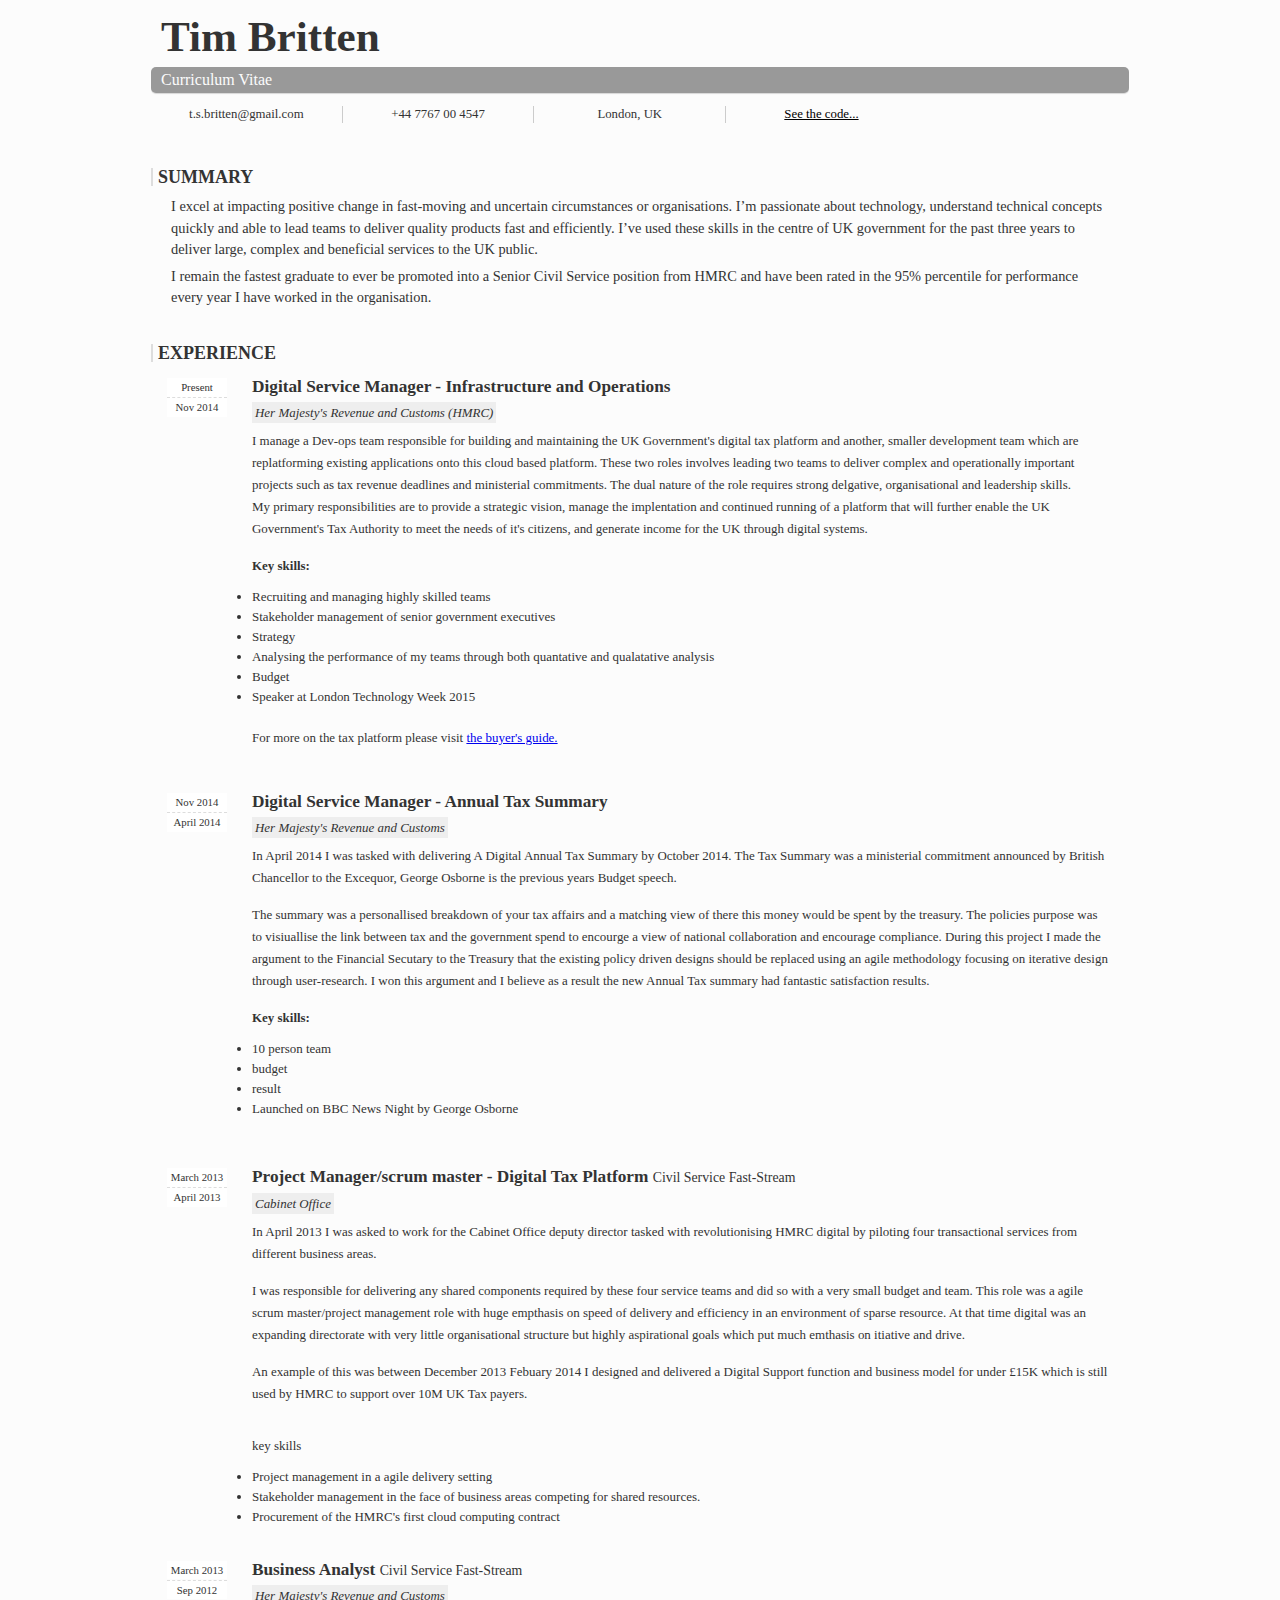
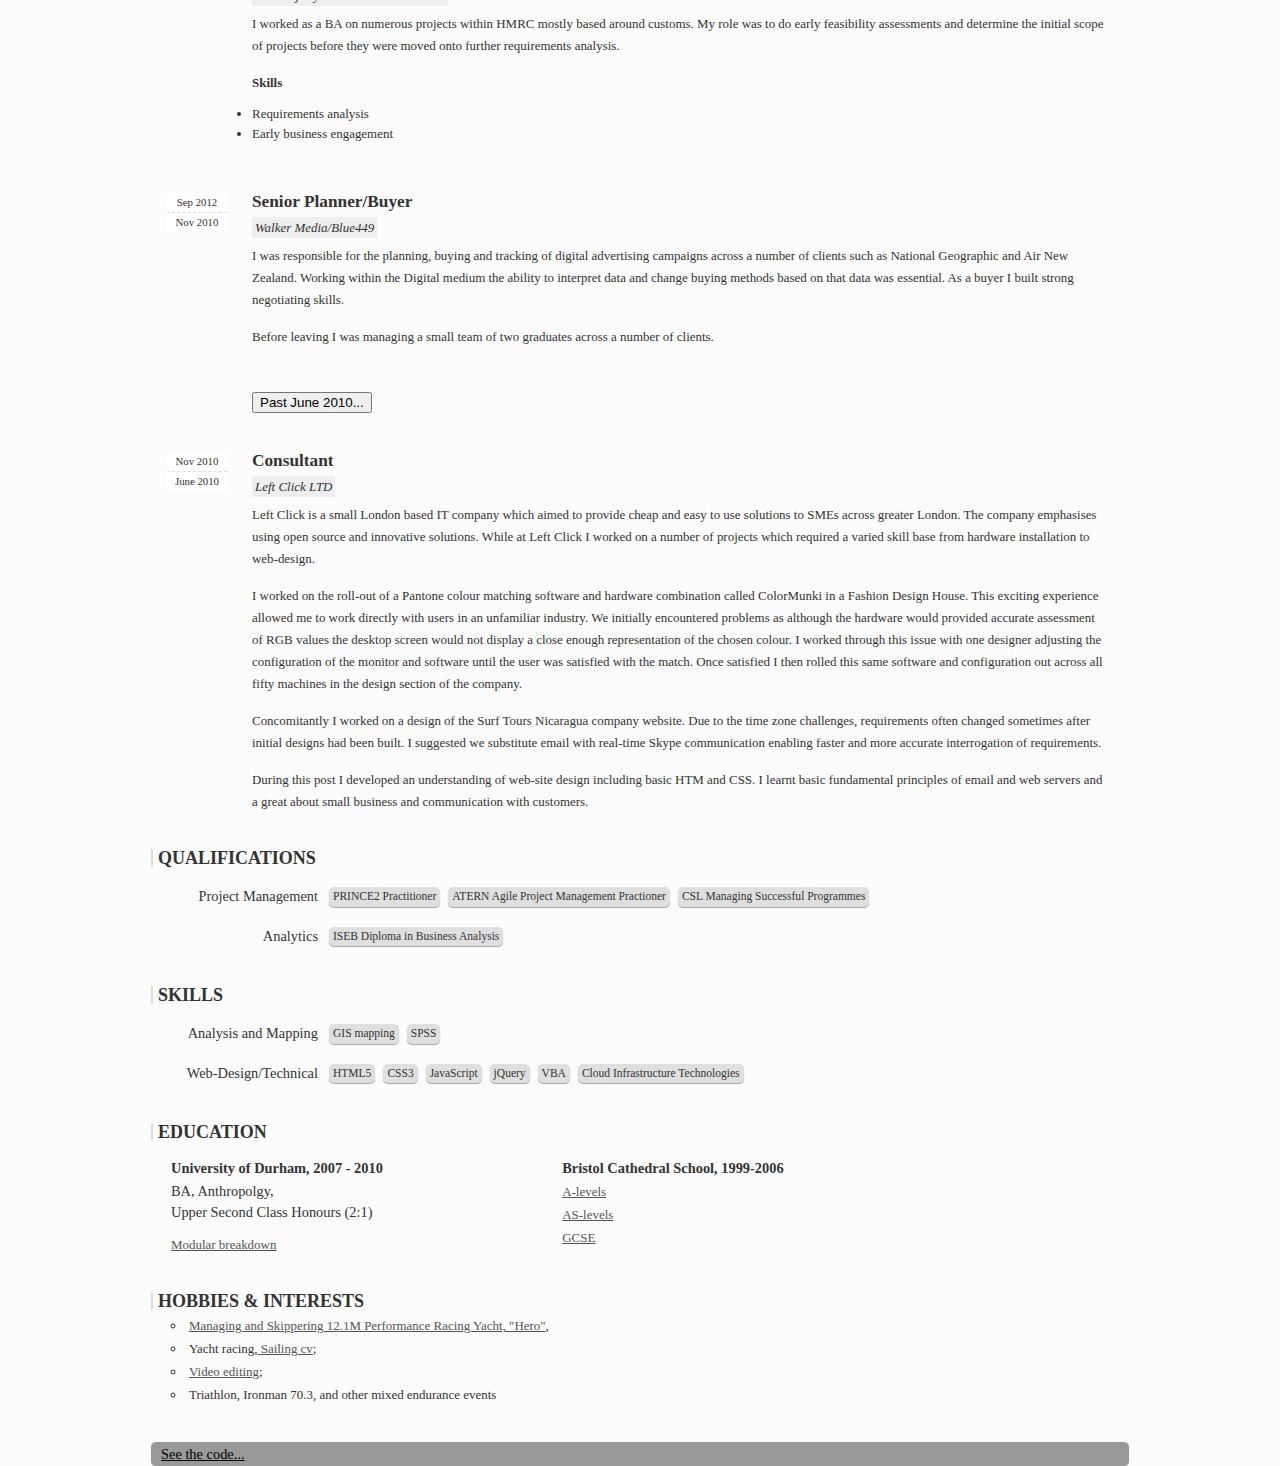
==== index.html @ 3ca85107 "added footer and github logo to /images" ====
<!doctype html>
<html class="no-js" lang="en">
<head>
  <meta charset="utf-8">
  <meta http-equiv="X-UA-Compatible" content="IE=edge,chrome=1">
  
  <title>Tim Britten - Curriculum Vitae - R&eacute;sum&eacute;</title>
  
  <meta name="description" content="Semantic, Responsive, HTML and CSS Curriculum Vitae / Résumé of Tim Britten, Product Manager, Live Operations, Development">
  <meta name="author" content="Tim Britten - Timbritten.co.uk">
  <meta name="viewport" content="width=device-width, initial-scale=1">
  
  <link href='http://fonts.googleapis.com/css?family=PT+Sans:400,400italic,700italic,700' rel='stylesheet' type='text/css'>
  <link rel="stylesheet" media="screen" href="styles.css">
  
  <!-- Modernizr on top to enable old browsers to render HTML5 markup -->
  <script src="modernizr.custom.15550.js"></script>
<script src="scripts/main.js"></script>
</head>

<body onload="toggleMe('experianceextended')">

    <header class="vcard">
    	<h1 class="fn">Tim Britten</h1>
        <h2 class="role">Curriculum Vitae</h2>
    	<ul class="contact">
        	<li class="email">t.s.britten@gmail.com</li>
            <li class="tel">+44 7767 00 4547</li>
            <li class="adr"><span class="locality">London</span>, <span class="country-name">UK</span></li>
            <li class="url githubrepo"><a href="https://github.com/timmmmy/timbrittencv">See the code...</a></li>
		</ul>
    </header>

	<section id="summary">
    	<h1>Summary</h1>


        
        <p>I excel at impacting positive change in fast-moving and uncertain circumstances or organisations. I’m passionate about technology, understand technical concepts quickly and able to lead teams to deliver quality products fast and efficiently. I’ve used these skills in the centre of UK government for the past three years to deliver large, complex and beneficial services to the UK public. </p>

        <P> I remain the fastest graduate to ever be promoted into a Senior Civil Service position from HMRC and have been rated in the 95% percentile for performance every year I have worked in the organisation. </p>

            	
    </section>
    
    <!--
    <section id="skills">
    	<h1>Skills</h1>
        <dl>
        	<dt>Design</dt>
            <dd title="Design of websites on screen, tablets and mobiles">Web Design</dd>
            <dd title="Design of interfaces for apps and web based systems">User Interface Design</dd>
            <dd title="Sketching and wireframing using Balsamiq Mockup">Wireframing / Mockups</dd>
            <dd title="Turning mockups into comps">Photoshop</dd>
            
            <dt>Front-End Development</dt>
            <dd title="Hyper Text Markup Language">HTML5</dd>
            <dd title="Cascading Style Sheets">CSS3</dd>
            <dd title="Front-end programming language">JavaScript</dd>
            <dd title="Javascript Library">jQuery</dd>
            <dd title="Ensuring website/app has usable experience on all platforms">Cross-browser Compatibility</dd>
            <dd title="Coding markup in an accessible, usable and semantic way, using best practices and avoiding proprietary rules.">Web Standards</dd>
            
            <dt>Back-end / Integration</dt>
            <dd title="PHP: Hypertext Preprocessor">PHP</dd>
            <dd title="PHP Based Blog Platform">Wordpress</dd>
            <dd title="MS Web Framework">Asp.Net</dd>
            <dd title="ASP.NET MVC 3 Engine">Razor</dd>
            
            <dt>Others</dt>
            <dd title="Visual Studio Source Control">TFS Version Control</dd>
            <dd title="Search Engine Optimization">SEO</dd>
            <dd title="Adobe's animation software">Flash (Timeline)</dd>            
        </dl>
    </section>
-->
    
<section id="experience">
    	<h1>Experience</h1>
        <article>
        	<h1><a href="https://hmrcdigital.blog.gov.uk/" title="HMRC">Digital Service Manager - Infrastructure and Operations</a> </h1>
            <h2>Her Majesty's Revenue and Customs (HMRC)</h2>
            <time datetime="2014-11-01" class="start">Nov 2014</time>
            <span class="end">Present</span>
            <p>
            	I manage a Dev-ops team responsible for building and maintaining the UK Government's digital tax platform and another, smaller development team which are replatforming existing applications onto this cloud based platform. These two roles involves leading two teams to deliver complex and operationally important projects such as tax revenue deadlines and ministerial commitments. The dual nature of the role requires strong delgative, organisational and leadership skills. 
            <br>
                My primary responsibilities are to provide a strategic vision, manage the implentation and continued running of a platform that will further enable the UK Government's Tax Authority to meet the needs of it's citizens, and generate income for the UK through digital systems. </p>
            <p>
                <b>Key skills:</b>
                <li>Recruiting and managing highly skilled teams </li>
                <li>Stakeholder management of senior government executives</li>
                <li>Strategy</li>
                <li>Analysing the performance of my teams through both quantative and qualatative analysis</li>
                <li>Budget</li>
                <li>Speaker at London Technology Week 2015</li>
            </p>
            <p>For more on the tax platform please visit <a href ="www.github.com...">the buyer's guide. </a>
        </article>
        <article>
        	<h1><a href="https://www.gov.uk/service-manual/the-team/service-manager.html">Digital Service Manager</a> - <a href="https://www.gov.uk/government/news/millions-start-receiving-break-down-of-how-their-tax-is-spent" title="HMRC">Annual Tax Summary</a></h1>
            <h2>Her Majesty's Revenue and Customs</h2>
            <time datetime="2014-04-01" class="start">April 2014</time>
            <time datetime="2011-10-31" class="end">Nov 2014</time>
            
            <p>In April 2014 I was tasked with delivering A Digital Annual Tax Summary by October 2014. The Tax Summary was a ministerial commitment announced by British Chancellor to the Excequor, George Osborne is the previous years Budget speech.</p>
            
            <p>The summary was a personallised breakdown of your tax affairs and a matching view of there this money would be spent by the treasury. The policies purpose was to visiuallise the link between tax and the government spend to encourge a view of national collaboration and encourage compliance. During this project I made the argument to the Financial Secutary to the Treasury that the existing policy driven designs should be replaced using an agile methodology focusing on iterative design through user-research. I won this argument and I believe as a result the new Annual Tax summary had fantastic satisfaction results.

            <p>  
                <b>Key skills:</b>
                <li> 10 person team </li>
                <li> budget </li>
                <li> result </li>
                <li> Launched on BBC News Night by George Osborne </li>
            </p>
        </article>
        <article>
        	<h1><a href="https://www.gov.uk/transformation" title="HMRC">Project Manager/scrum master - Digital Tax Platform</a> <span><a href="https://www.gov.uk/faststream">Civil Service Fast-Stream</a></span></h1>
            <h2>Cabinet Office</h2>
            <time datetime="2013-04-01" class="start">April 2013</time>
            <time datetime="2010-03-31" class="end">March 2013</time>
            <p>
            	In April 2013 I was asked to work for the Cabinet Office deputy director tasked with revolutionising HMRC digital by piloting four transactional services from different business areas.
            </p>
            <p>
                I was responsible for delivering any shared components required by these four service teams and did so with a very small budget and team. This role was a agile scrum master/project management role with huge empthasis on speed of delivery and efficiency in an environment of sparse resource. At that time digital was an expanding directorate with very little organisational structure but highly aspirational goals which put much emthasis on itiative and drive. 
            </p>
            <p>
                An example of this was between December 2013 Febuary 2014 I designed and delivered a Digital Support function and business model for under £15K which is still used by HMRC to support over 10M UK Tax payers. </p>
            </p>
            <p>key skills
                <li>Project management in a agile delivery setting</li>
                <li>Stakeholder management in the face of business areas competing for shared resources.</li>
                <li>Procurement of the HMRC's first cloud computing contract</li>

        </article>
        <article>
            <h1>Business Analyst</a> <span><a href="https://www.gov.uk/faststream">Civil Service Fast-Stream</a></span></h1>
            <h2>Her Majesty's Revenue and Customs</h2>
            <time datetime="2012-07-01" class="start">Sep 2012</time>
            <time datetime="2013-03-31" class="end">March 2013</time>
            <p>
                I worked as a BA on numerous projects within HMRC mostly based around customs. My role was to do early feasibility assessments and determine the initial scope of projects before they were moved onto further requirements analysis. 

                <p><b>Skills</b></p>
                <li>Requirements analysis</li>
                <li>Early business engagement</li>
                
            </p>            
        </article>
        <article>
        	<h1><a href="http://www.blue449.com/" title="Walker Media">Senior Planner/Buyer</a></h1>
            <h2>Walker Media/Blue449</h2>
            <time datetime="2010-11-01" class="start">Nov 2010</time>
            <time datetime="2012-05-01" class="end">Sep 2012</time>
            <p>
            I was responsible for the planning, buying and tracking of digital advertising campaigns across a number of clients such as National Geographic and Air New Zealand. Working within the Digital medium the ability to interpret data and change buying methods based on that data was essential. As a buyer I built strong negotiating skills. 
            </p>
            <p>
            Before leaving I was managing a small team of two graduates across a number of clients. 
            </p> 
        </article>
        
        <article>
            <input type="button" onclick="return toggleMe('experianceextended')" value="Past June 2010..."><br>
        </article>
        <div id="experianceextended"</div>
        <article>
            <h1><a href="http://www.leftclick.co.uk/" title="Left Click">Consultant</a></h1>
            <h2>Left Click LTD</h2>
            <time datetime="2010-05-31" class="start">June 2010</time>
            <time datetime="2010-11-09" class="end">Nov 2010</time>
            <p>
            Left Click is a small London based IT company which aimed to provide cheap and easy to use solutions to SMEs across greater London. The company emphasises using open source and innovative solutions. While at Left Click I worked on a number of projects which required a varied skill base from hardware installation to web-design. 
            </p>
            <p>
            I worked on the roll-out of a Pantone colour matching software and hardware combination called ColorMunki in a Fashion Design House. This exciting experience allowed me to work directly with users in an unfamiliar industry. We initially encountered problems as although the hardware would provided accurate assessment of RGB values the desktop screen would not display a close enough representation of the chosen colour. I worked through this issue with one designer adjusting the configuration of the monitor and software until the user was satisfied with the match. Once satisfied I then rolled this same software and configuration out across all fifty machines in the design section of the company.
            </p>
            <p>
            Concomitantly I  worked on a design of the Surf Tours Nicaragua company website. Due to the time zone challenges, requirements often changed sometimes after initial designs had been built. I suggested we substitute email with real-time Skype communication enabling faster and more accurate interrogation of requirements.
            </p>
            <p>
            During this post I developed an understanding of web-site design including basic HTM and CSS. I learnt basic fundamental principles of email and web servers and a great about small business and communication with customers. 
            </p>            
        </article>
    </div>

</section>

<section id="Qualifications">
        <h1>Qualifications</h1>
        <dl>
            <dt>Project Management</dt>
            <dd title="Qualified practitioner of the PRINCE2 project management framework">PRINCE2 Practitioner</dd>
            <dd title="Qualified practitioner of the ATERN agile project management framework.">ATERN Agile Project Management Practioner</dd>
            <dd title="Internal UK Government training on project management">CSL Managing Successful Programmes</dd>

            <dt>Analytics</dt>
            <dd title="Qualified business analyst with expertise in data interogation">ISEB Diploma in Business Analysis</dd>
        </dl>

</section>
<section id="skills">
        <h1>Skills</h1>
        <dl>

            <dt>Analysis and Mapping</dt>
            <dd title="GIS Mapping">GIS mapping</dd>
            <dd title="Data interrogation">SPSS</dd>

            <dt>Web-Design/Technical</dt>
            <dd title="Hyper Text Markup Language">HTML5</dd>
            <dd title="Cascading Style Sheets">CSS3</dd>
            <dd title="Front-end programming language">JavaScript</dd>
            <dd title="Javascript Library">jQuery</dd>
            <dd title="Visual basic for applications">VBA</dd>
            <dd title="Good understanding of cloud computing principles and technologies, specifically in secure UK based suppliers">Cloud Infrastructure Technologies</dd>
        </dl>
        
</section>

<section id="education">
        <h1>Education</h1>
        <p></p>
  <div class="educationleft">
        <h2>University of Durham, 2007 - 2010</h2>
        <p>BA, Anthropolgy,
        <br>Upper Second Class Honours (2:1)</p>
        <ul>
        <li class="treenode">
        <a href="" class="treeclosed">Modular breakdown</a>
        <ul style="display: none;">
            <li><b>2009-2010</b></li>
                <ul>
                <li>Nutritional and Disease Ecology</li>
                <li>Change and Development</li>
                <li>Paleoanthropology</li>
                <li>Social Evolution </li>
                <li>Dissertation</li>
                <li>Current Issues in Sociolcultural Anthropology</li>
                </ul>
            
            <li><b>2008-2009</b></li>
                <ul>
                <li>Human Ecology, Genetics and Health</li>
                <li>Political and Economic Organisation</li>
                <li>Anthropology - Methods and Explanations</li>
                <li>Biology, Culture and Society</li>
                <li>Evolutionary Anthropology</li>
                <li>Kinship and belief systems</li>
                </ul>
            <li><b>2007-2008</b></li>
                <ul>
                <li>Human Origins and Diversity</li>
                <li>Well-Being, Livelihood and Society</li>
                <li>People and Cultures</li>
                <li>Families in the Social Order</li>
                <li>Crime, Deviance and Society</li>
                <li>Roman Nation to Empire State (Archaeology)</li>
            </ul>
        </ul>
    </li></ul>
    </div>
  <div class="educationright">

        <h2>Bristol Cathedral School, 1999-2006</h2>
        
        <ul>
    <li class="treenode">
        <a href="" class="treeclosed">A-levels</a>
        <ul style="display: none;">
            <li><b>A</b>&nbsp;&nbsp;&nbsp;&nbsp;&nbsp;Biology</li>
            <li><b>A</b>&nbsp;&nbsp;&nbsp;&nbsp;&nbsp;Chemistry</li>
            <li><b>B</b>&nbsp;&nbsp;&nbsp;&nbsp;&nbsp;Philosophy</li>
        </ul>
    </li>
    <li class="treenode">
        <a href="" class="treeclosed">AS-levels</a>
        <ul style="display: none;">
            <li><b>A</b>&nbsp;&nbsp;&nbsp;&nbsp;&nbsp;English</li>
            <li><b>A</b>&nbsp;&nbsp;&nbsp;&nbsp;&nbsp;Biology</li>
            <li><b>A</b>&nbsp;&nbsp;&nbsp;&nbsp;&nbsp;Chemistry</li>
            <li><b>B</b>&nbsp;&nbsp;&nbsp;&nbsp;&nbsp;Philosophy</li>
        </ul>
    </li>
    <li class="treenode">
        <a href="" class="treeclosed">GCSE</a>
        <ul style="display: none;">
            <li><b>A</b>&nbsp;&nbsp;&nbsp;&nbsp;&nbsp;English Literature</li>
            <li><b>A</b>&nbsp;&nbsp;&nbsp;&nbsp;&nbsp;English Language</li>
            <li> <b>A</b>&nbsp;&nbsp;&nbsp;&nbsp;&nbsp;Biology</li>
            <li><b>A</b>&nbsp;&nbsp;&nbsp;&nbsp;&nbsp;Chemistry</li>
            <li><b>A</b>&nbsp;&nbsp;&nbsp;&nbsp;&nbsp;Physics</li>
            <li><b>A</b>&nbsp;&nbsp;&nbsp;&nbsp;&nbsp;Maths</li>
            <li><b>A</b>&nbsp;&nbsp;&nbsp;&nbsp;&nbsp;History</li>
            <li><b>A*</b>&nbsp;&nbsp;&nbsp;&nbsp;&nbsp;Classical Studies</li>
            <li><b>B</b>&nbsp;&nbsp;&nbsp;&nbsp;&nbsp;French</li>
            <li><b>B</b>&nbsp;&nbsp;&nbsp;&nbsp;&nbsp;Art</li>
        </ul>
    </li>
        </ul>
     
</div>
    </section>


    <section id="hobbies">
    	<h1>Hobbies &amp; Interests</h1>
        <ul>
        	<li><a href="https://team-hero.co.uk" rel="external" title="team-hero">Managing and Skippering 12.1M Performance Racing Yacht, "Hero"</a>,</li>
            <li>Yacht racing,<a href="/sailing.html" rel="internal" title="Sailing CV"> Sailing cv</a>;</li>
            <li><a href="/sailing.html" rel="internal" title="Dartmouth week 2014">Video editing</a>;</li>

            <!-- Could stick something in here around GIS mapping projects, need to start participating in the GIS mapping stuff on tinternet -->

            <li>Triathlon, Ironman 70.3, and other mixed endurance events</li>
        </ul>
    </section>
    




  <!-- Script for enabling media queries on IE5+ -->
  <script src="css3-mediaqueries.js"></script>
  <!-- link to jscript file-->
  
  <footer>
<a href="https://github.com/timmmmy/timbrittencv">See the code...</a></li>
</footer>
</body>

</html>
---- styles.css ----
/*   RESET   */
html, body, div, span, object, iframe, h1, h2, h3, h4, h5, h6, p, blockquote, pre, abbr, address, cite, code, del, dfn, em, img, ins, kbd, q, samp, small, strong, sub, sup, var, b, i, dl, dt, dd, ol, ul, li, fieldset, form, label, legend, table, caption, tbody, tfoot, thead, tr, th, td, article, aside, canvas, details, figcaption, figure,  footer, header, hgroup, menu, nav, section, summary, time, mark, audio, video {margin:0; padding:0; border:0; outline:0; font-size:100%; vertical-align:baseline; background:transparent;} body {line-height:1;} article,aside,details,figcaption,figure, footer,header,hgroup,menu,nav,section {display:block;} nav ul, nav ol {list-style:none;} blockquote, q {quotes:none;} blockquote:before, blockquote:after, q:before, q:after {content:''; content:none;} a {margin:0; padding:0; font-size:100%; vertical-align:baseline; background:transparent;} ins {background-color:#ff9; color:#000; text-decoration:none;} mark {background-color:#ff9; color:#000; font-style:italic; font-weight:bold;} del {text-decoration: line-through;} abbr[title], dfn[title] {border-bottom:1px dotted; cursor:help;} table {border-collapse:collapse; border-spacing:0;} hr {display:block; height:1px; border:0; margin:1em 0; padding:0;} input, select {vertical-align:middle;}


/*   MAIN STYLES   */
html {background: #FCFCFC; color: #333; font-family: 'Times New Roman',sans-serif; height: 100%;}
body {height: 100%; margin: 0 auto; max-width: 978px; padding: 10px}
a, #skills dl dd {-webkit-transition: all 0.15s ; -moz-transition: all 0.15s ; -ms-transition: all 0.15s ; -o-transition: all 0.15s ; transition: all 0.15s ;}


/*   HEADER   */
header.vcard {margin-bottom: 10px; overflow: hidden;}
.fn {font-size: 2.7em; font-weight: bold; padding: 5px 0 5px 10px;}
.role {background: #999; color: #FCFCFC; font-weight: normal; margin: 4px 0 13px; padding: 5px 5px 5px 10px; -webkit-border-radius: 5px; border-radius: 5px; -webkit-box-shadow:  0px 1px 1px 0px rgba(0, 0, 0, 0.35);  box-shadow: 0 1px 1px 0 rgba(0, 0, 0, 0.15);}
.contact {list-style: none; margin-bottom: 15px; overflow: hidden;}
.contact li {border-right: 1px solid #ccc; display: inline; float: left; font-size: 0.8em; padding: 2px 0; text-align: center; width: 19.5%; overflow: hidden}
.contact li:last-child {border: none}
.contact a {color: #000;}
.contact a:hover {background-color: #eee; text-decoration: none}



/*   CONTENT   */
section {font-size: 0.9em; margin: 30px 0; overflow: hidden; }
section h1 {border-left: 2px solid #DDD; font-size: 1.25em; margin-bottom: 10px; padding-left: 5px; text-transform: uppercase;}
section p {line-height: 1.5em; padding: 0 20px 5px;}



#experience article {margin: 15px 0 37px 95px; padding-left: 5px; position: relative; border: 1px solid #FCFCFC}
#experience article:last-child {margin-bottom: 0}
#experience article:hover {border: 1px dotted #ddd; background: #fefefe}
#experience article h1 {border: none; font-size: 1.2em; font-style: none; font-weight: bold; padding: 0; text-transform: none;}
#experience article h1 a {color: #333; text-decoration: none}
#experience article h1 a:hover {background-color: #333; color: #eee} 
#experience article h1 span {color: #777; font-size: 0.8em; font-weight: normal;}
#experience article h2 {background: #eee; display: inline; font-size: 0.9em; font-weight: normal; padding: 3px; font-style: italic;}
#experience article .start, #experience article .end {background: #fff; border-top: 1px dashed #ddd; font-size: 0.75em; left: -80px; padding: 4px 0; position: absolute; text-align: center; top: 19px; width: 60px;}
#experience article .end {top: 0; border: none}
#experience article p {font-size: 0.9em; line-height: 22px; margin: 10px 0 0; padding-left: 0;}
#experience article li {font-size: 0.9em; line-height: 10px; margin: 10px 0 0; padding-left: 0;}




#skills dl {margin-left: 15px;}
#skills dl dt {clear: left; display: inline; float: left; margin: 10px 5px 10px 0; padding: 2px; text-align: right; width: 150px;}
#skills dl dd {background: #dfdfdf; display: inline; float: left; font-size: 0.8em; margin: 10px 4px; padding: 4px; -webkit-border-radius: 5px; border-radius: 5px; -webkit-box-shadow:  0px 1px 1px 0px rgba(0, 0, 0, 0.35);  box-shadow:  0px 1px 1px 0px rgba(0, 0, 0, 0.35); cursor: default}
#skills dl dd:hover {background-color: #ccc; -webkit-box-shadow: inset 0px 2px 1px 1px rgba(0, 0, 0, 0.15); box-shadow: inset 0px 2px 1px 1px rgba(0, 0, 0, 0.15); }

#Qualifications dl {margin-left: 15px;}
#Qualifications dl dt {clear: left; display: inline; float: left; margin: 10px 5px 10px 0; padding: 2px; text-align: right; width: 150px;}
#Qualifications dl dd {background: #dfdfdf; display: inline; float: left; font-size: 0.8em; margin: 10px 4px; padding: 4px; -webkit-border-radius: 5px; border-radius: 5px; -webkit-box-shadow:  0px 1px 1px 0px rgba(0, 0, 0, 0.35);  box-shadow:  0px 1px 1px 0px rgba(0, 0, 0, 0.35); cursor: default}
#Qualifications dl dd:hover {background-color: #ccc; -webkit-box-shadow: inset 0px 2px 1px 1px rgba(0, 0, 0, 0.15); box-shadow: inset 0px 2px 1px 1px rgba(0, 0, 0, 0.15); }

#education h2 {padding-left: 20px;}
#education p {padding-top: 5px;}
#education ul {font-size: 0.9em; margin-left: 20px;}
#education ul li {margin: 10px 0; list-style-type: none; cursor: default}
#education ul li:hover {list-style-type: none;}
#education ul li a {color: #555}
#education ul li a:hover {background-color: #555; color: #eee; text-decoration: none}

.educationleft, .educationright {
    float: left;
    width: 40%;
}

.experianceleft, .experianceright {
    float: left;
    width: 60%;
}


#hobbies ul {font-size: 0.9em; margin-left: 20px;}
#hobbies ul li {margin: 10px 0; list-style: circle inside none; cursor: default}
#hobbies ul li:hover {list-style: disc inside none;}
#hobbies ul li a {color: #555}
#hobbies ul li a:hover {background-color: #555; color: #eee; text-decoration: none}

/*   Expandable buttons   */

.treemenu {
	margin : 0px 20px;
	padding : 10px;
	list-style-type: none; 
	background-color : #EEE;
	border : 1px solid #000;
	width : 200px;
}

.treemenu UL {
 	list-style-type: none; 
	margin : 0px 10px;
	padding : 0px 10px;
}

.treemenu LI {
	display : inline;
	list-style-type: none; 
}

.treemenu A {
	display : block;
	padding-left : 12px;
	text-decoration : none;
	list-style-type: none; 

}

.treemenu .treeopen {
	background-image : url('open.gif');
	background-repeat : no-repeat;
	background-position : left;
	list-style-type: none; 
}		

.treemenu .treeclosed {
	background-image : url('closed.gif');
	background-repeat : no-repeat;
	background-position : left;
	list-style-type: none;
}

footer {margin-bottom: 10px; overflow: hidden; font-size: 0.9em; font-weight: bold; padding: 5px 0 5px 10px; background: #999; color: #FCFCFC; font-weight: normal; margin: 4px 0 13px; padding: 5px 5px 5px 10px; -webkit-border-radius: 5px; border-radius: 5px; -webkit-box-shadow:  0px 1px 1px 0px rgba(0, 0, 0, 0.35);  box-shadow: 0 1px 1px 0 rgba(0, 0, 0, 0.15); list-style: none; margin-bottom: 15px; overflow: hidden;}
footer a {color: #000;}
footer a:hover {background-color: #eee; text-decoration: none}
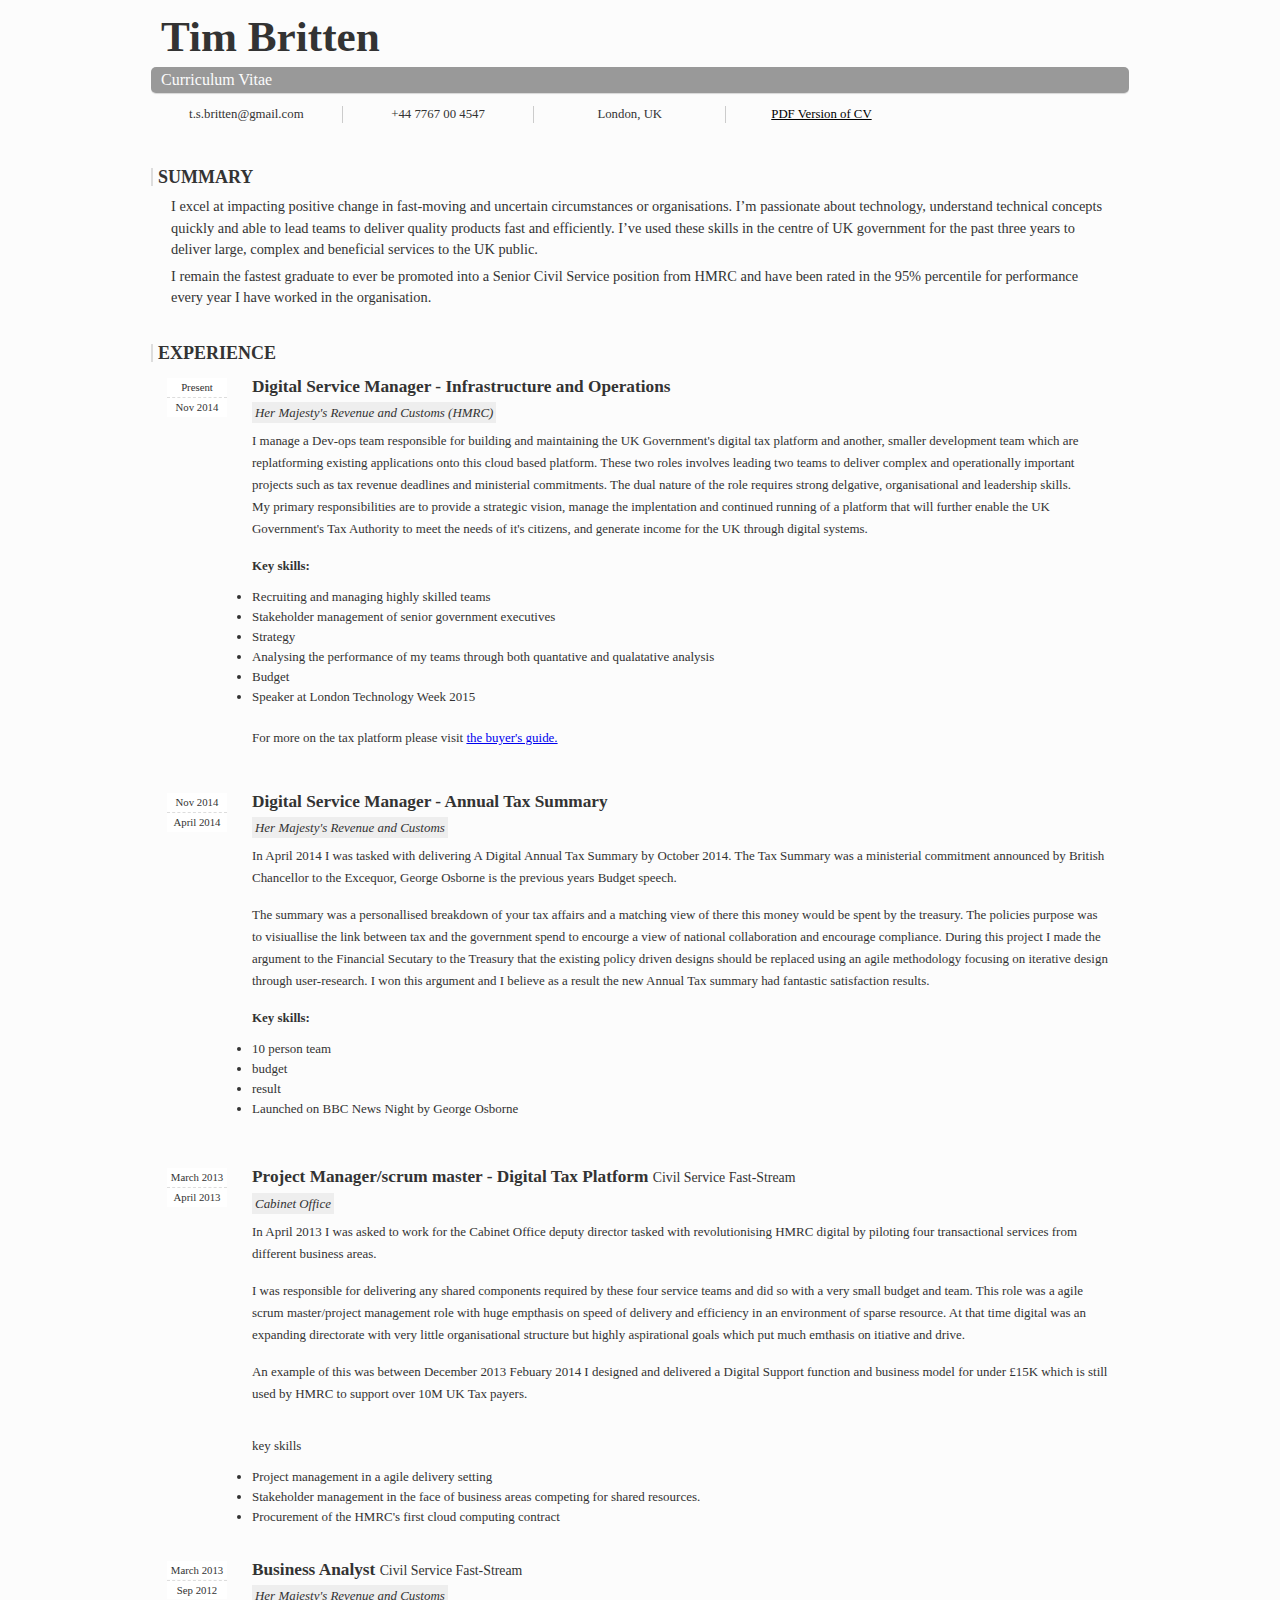
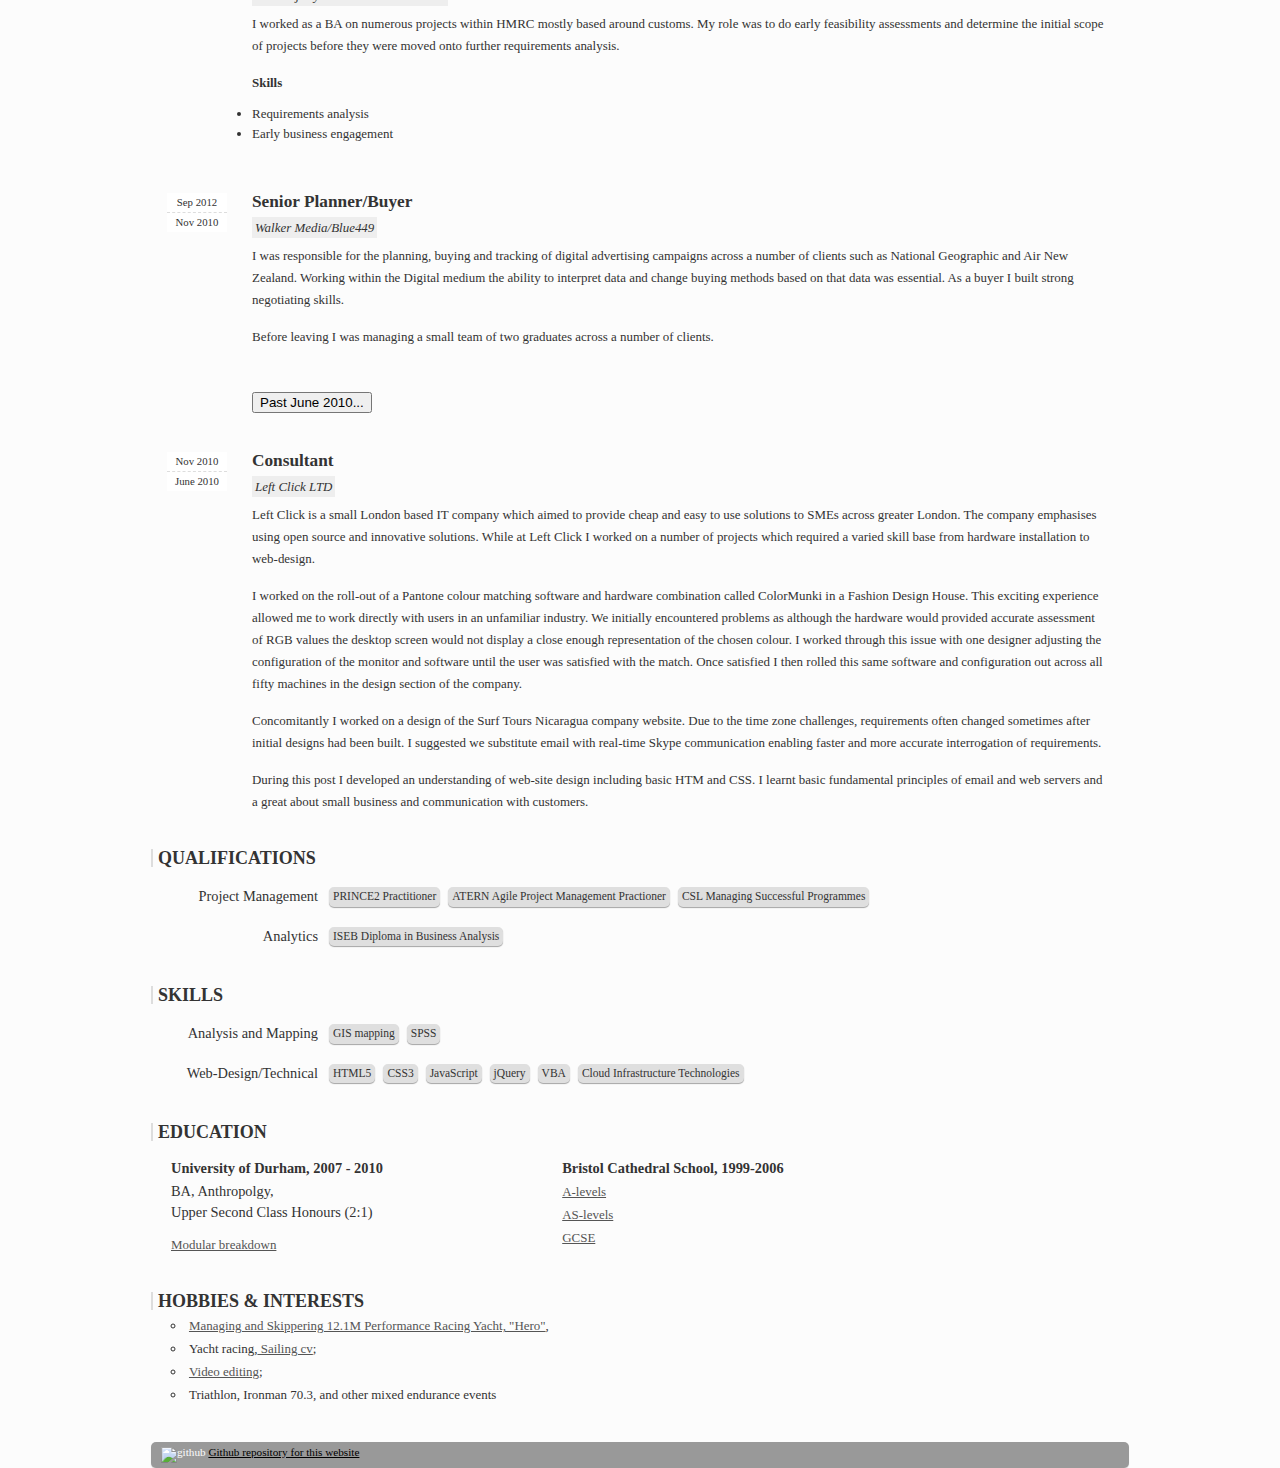
==== commit a0f2714b: "added PDF version and github repo link at bottom of page" ====
--- a/index.html
+++ b/index.html
@@ -27,7 +27,7 @@
         	<li class="email">t.s.britten@gmail.com</li>
             <li class="tel">+44 7767 00 4547</li>
             <li class="adr"><span class="locality">London</span>, <span class="country-name">UK</span></li>
-            <li class="url githubrepo"><a href="https://github.com/timmmmy/timbrittencv">See the code...</a></li>
+            <li class="PDFcv"><a href="/documents/TimBrittenCV.pdf">PDF Version of CV</a></li>
 		</ul>
     </header>
 
@@ -327,7 +327,8 @@
   <!-- link to jscript file-->
   
   <footer>
-<a href="https://github.com/timmmmy/timbrittencv">See the code...</a></li>
+<img src="/images/GitHub-Mark-32px.png" alt="github" style="width:10px;height:10px;">
+<a href="https://github.com/timmmmy/timbrittencv">Github repository for this website</a></li>
 </footer>
 </body>
 
--- a/styles.css
+++ b/styles.css
@@ -122,7 +122,7 @@
 	list-style-type: none;
 }
 
-footer {margin-bottom: 10px; overflow: hidden; font-size: 0.9em; font-weight: bold; padding: 5px 0 5px 10px; background: #999; color: #FCFCFC; font-weight: normal; margin: 4px 0 13px; padding: 5px 5px 5px 10px; -webkit-border-radius: 5px; border-radius: 5px; -webkit-box-shadow:  0px 1px 1px 0px rgba(0, 0, 0, 0.35);  box-shadow: 0 1px 1px 0 rgba(0, 0, 0, 0.15); list-style: none; margin-bottom: 15px; overflow: hidden;}
+footer {margin-bottom: 10px; overflow: hidden; font-size: 0.7em; font-weight: bold; padding: 5px 0 5px 10px; background: #999; color: #FCFCFC; font-weight: normal; margin: 4px 0 13px; padding: 5px 5px 5px 10px; -webkit-border-radius: 5px; border-radius: 5px; -webkit-box-shadow:  0px 1px 1px 0px rgba(0, 0, 0, 0.35);  box-shadow: 0 1px 1px 0 rgba(0, 0, 0, 0.15); list-style: none; margin-bottom: 15px; overflow: hidden;}
 footer a {color: #000;}
 footer a:hover {background-color: #eee; text-decoration: none}
 
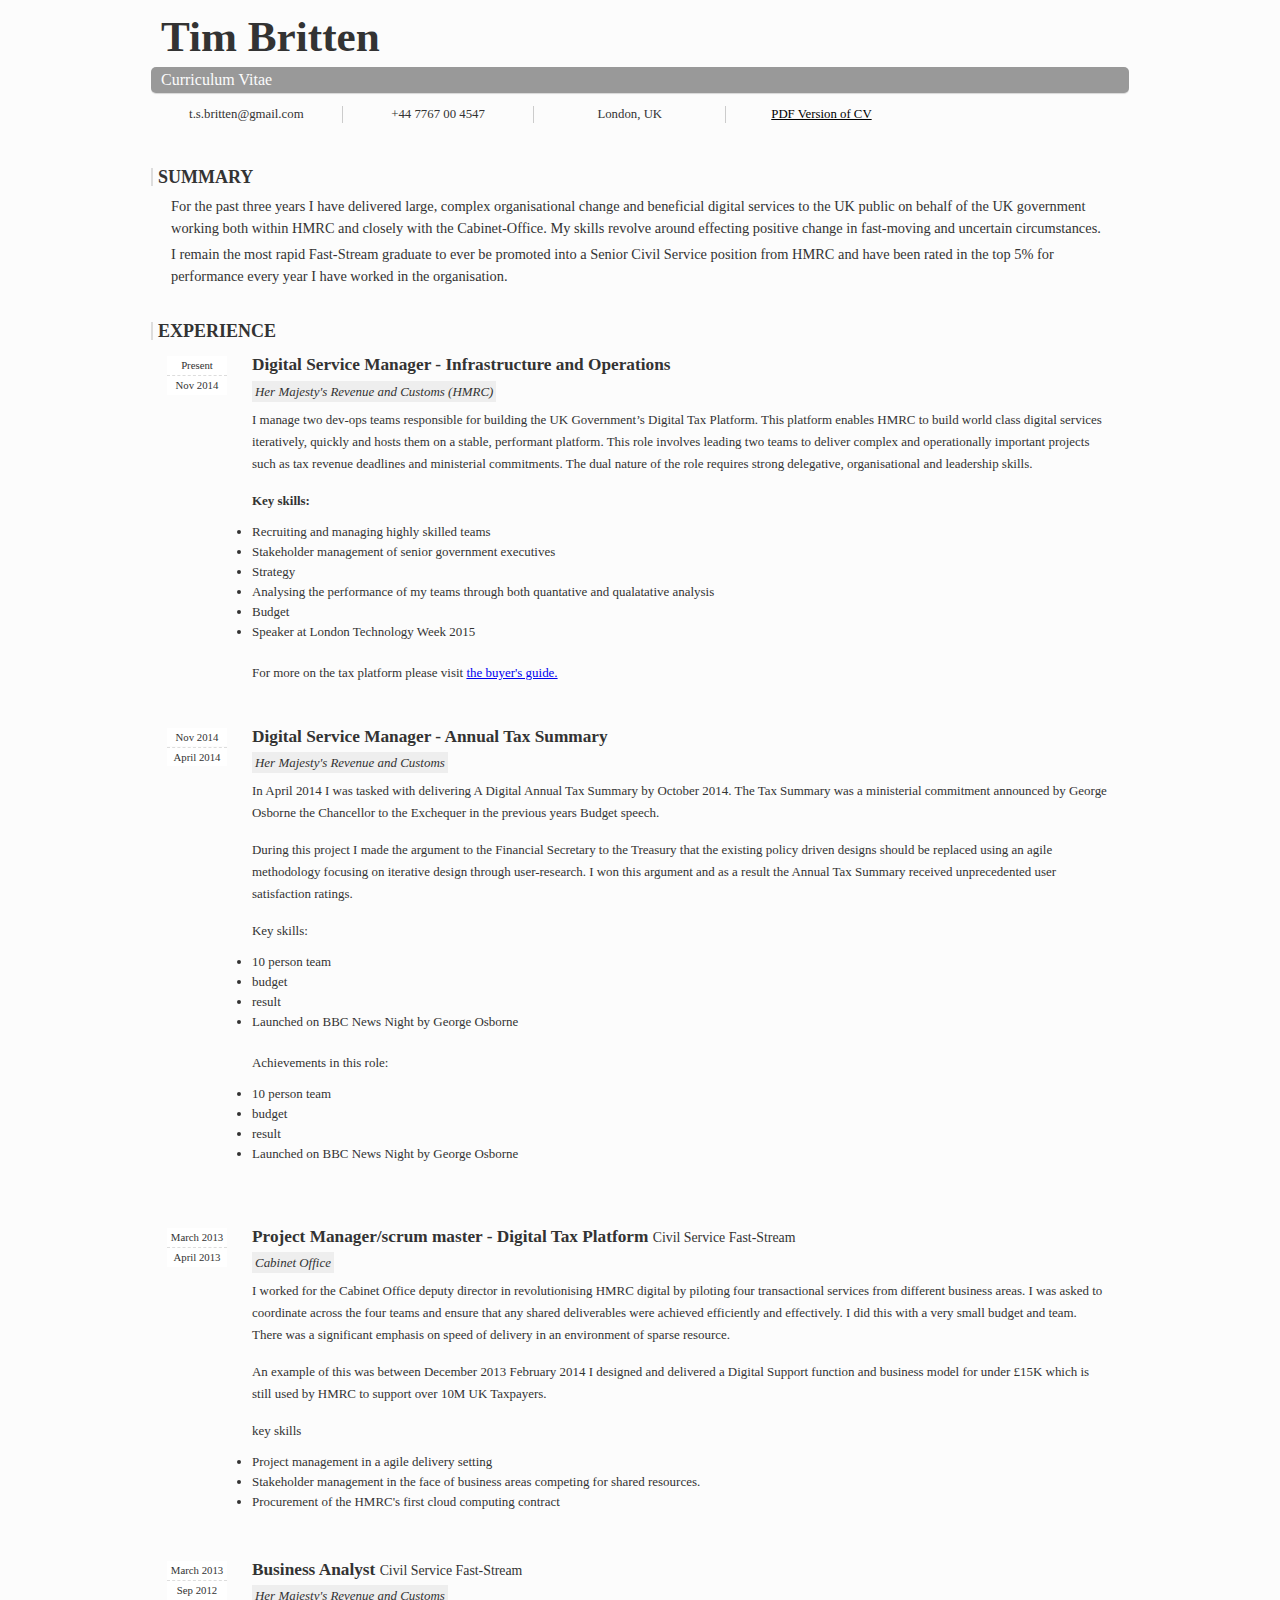
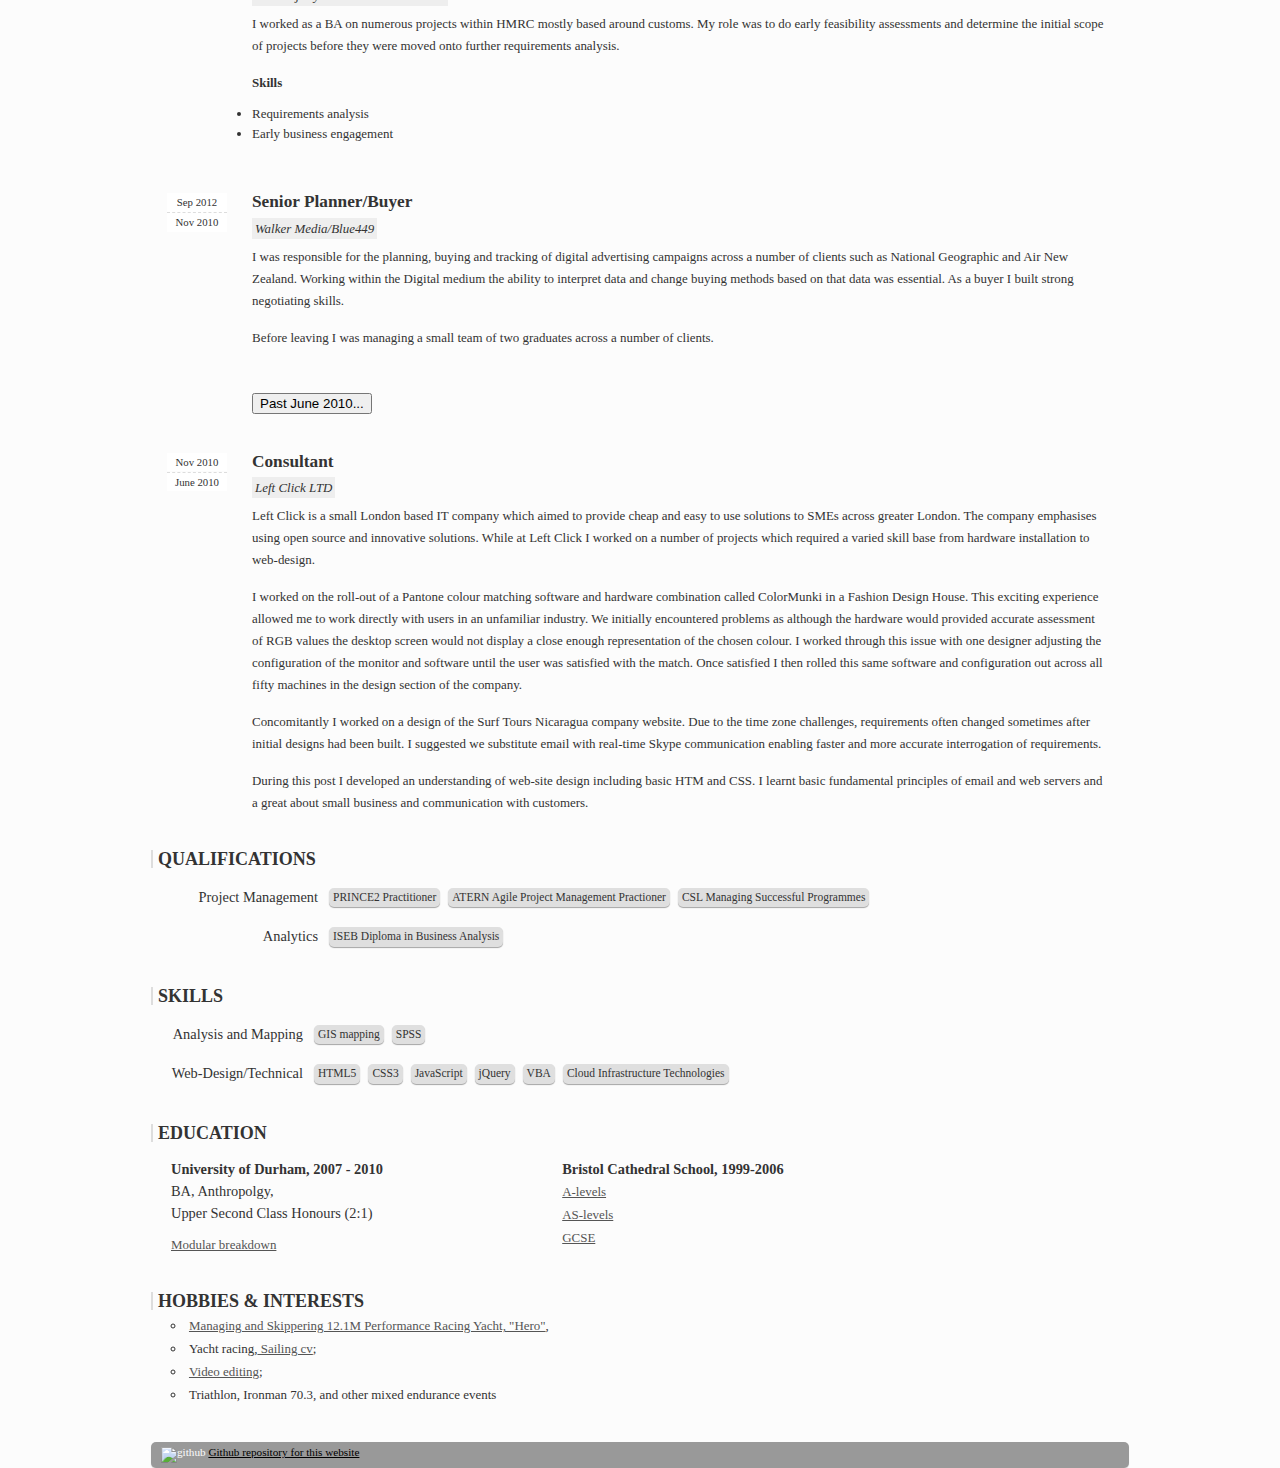
==== commit 2f4dd904: "tried to get jscript working, failed to do so..." ====
--- a/index.html
+++ b/index.html
@@ -14,8 +14,10 @@
   <link rel="stylesheet" media="screen" href="styles.css">
   
   <!-- Modernizr on top to enable old browsers to render HTML5 markup -->
-  <script src="modernizr.custom.15550.js"></script>
-<script src="scripts/main.js"></script>
+<script src="modernizr.custom.15550.js"></script>
+  <!--script to enable extension button-->  
+<script src="scripts/toggleMe.js"></script>
+
 </head>
 
 <body onload="toggleMe('experianceextended')">
@@ -36,44 +38,13 @@
 
 
         
-        <p>I excel at impacting positive change in fast-moving and uncertain circumstances or organisations. I’m passionate about technology, understand technical concepts quickly and able to lead teams to deliver quality products fast and efficiently. I’ve used these skills in the centre of UK government for the past three years to deliver large, complex and beneficial services to the UK public. </p>
-
-        <P> I remain the fastest graduate to ever be promoted into a Senior Civil Service position from HMRC and have been rated in the 95% percentile for performance every year I have worked in the organisation. </p>
-
-            	
+        <p>
+            For the past three years I have delivered large, complex organisational change and beneficial digital services to the UK public on behalf of the UK government working both within HMRC and closely with the Cabinet-Office. My skills revolve around effecting positive change in fast-moving and uncertain circumstances.
+        </p>
+        <p>
+            I remain the most rapid Fast-Stream graduate to ever be promoted into a Senior Civil Service position from HMRC and have been rated in the top 5% for performance every year I have worked in the organisation.
+        </p>    	
     </section>
-    
-    <!--
-    <section id="skills">
-    	<h1>Skills</h1>
-        <dl>
-        	<dt>Design</dt>
-            <dd title="Design of websites on screen, tablets and mobiles">Web Design</dd>
-            <dd title="Design of interfaces for apps and web based systems">User Interface Design</dd>
-            <dd title="Sketching and wireframing using Balsamiq Mockup">Wireframing / Mockups</dd>
-            <dd title="Turning mockups into comps">Photoshop</dd>
-            
-            <dt>Front-End Development</dt>
-            <dd title="Hyper Text Markup Language">HTML5</dd>
-            <dd title="Cascading Style Sheets">CSS3</dd>
-            <dd title="Front-end programming language">JavaScript</dd>
-            <dd title="Javascript Library">jQuery</dd>
-            <dd title="Ensuring website/app has usable experience on all platforms">Cross-browser Compatibility</dd>
-            <dd title="Coding markup in an accessible, usable and semantic way, using best practices and avoiding proprietary rules.">Web Standards</dd>
-            
-            <dt>Back-end / Integration</dt>
-            <dd title="PHP: Hypertext Preprocessor">PHP</dd>
-            <dd title="PHP Based Blog Platform">Wordpress</dd>
-            <dd title="MS Web Framework">Asp.Net</dd>
-            <dd title="ASP.NET MVC 3 Engine">Razor</dd>
-            
-            <dt>Others</dt>
-            <dd title="Visual Studio Source Control">TFS Version Control</dd>
-            <dd title="Search Engine Optimization">SEO</dd>
-            <dd title="Adobe's animation software">Flash (Timeline)</dd>            
-        </dl>
-    </section>
--->
     
 <section id="experience">
     	<h1>Experience</h1>
@@ -83,9 +54,8 @@
             <time datetime="2014-11-01" class="start">Nov 2014</time>
             <span class="end">Present</span>
             <p>
-            	I manage a Dev-ops team responsible for building and maintaining the UK Government's digital tax platform and another, smaller development team which are replatforming existing applications onto this cloud based platform. These two roles involves leading two teams to deliver complex and operationally important projects such as tax revenue deadlines and ministerial commitments. The dual nature of the role requires strong delgative, organisational and leadership skills. 
-            <br>
-                My primary responsibilities are to provide a strategic vision, manage the implentation and continued running of a platform that will further enable the UK Government's Tax Authority to meet the needs of it's citizens, and generate income for the UK through digital systems. </p>
+            	I manage two dev-ops teams responsible for building the UK Government’s Digital Tax Platform. This platform enables HMRC to build world class digital services iteratively, quickly and hosts them on a stable, performant platform. This role involves leading two teams to deliver complex and operationally important projects such as tax revenue deadlines and ministerial commitments. The dual nature of the role requires strong delegative, organisational and leadership skills.
+            </p>
             <p>
                 <b>Key skills:</b>
                 <li>Recruiting and managing highly skilled teams </li>
@@ -102,17 +72,24 @@
             <h2>Her Majesty's Revenue and Customs</h2>
             <time datetime="2014-04-01" class="start">April 2014</time>
             <time datetime="2011-10-31" class="end">Nov 2014</time>
-            
-            <p>In April 2014 I was tasked with delivering A Digital Annual Tax Summary by October 2014. The Tax Summary was a ministerial commitment announced by British Chancellor to the Excequor, George Osborne is the previous years Budget speech.</p>
-            
-            <p>The summary was a personallised breakdown of your tax affairs and a matching view of there this money would be spent by the treasury. The policies purpose was to visiuallise the link between tax and the government spend to encourge a view of national collaboration and encourage compliance. During this project I made the argument to the Financial Secutary to the Treasury that the existing policy driven designs should be replaced using an agile methodology focusing on iterative design through user-research. I won this argument and I believe as a result the new Annual Tax summary had fantastic satisfaction results.
-
-            <p>  
-                <b>Key skills:</b>
-                <li> 10 person team </li>
-                <li> budget </li>
-                <li> result </li>
-                <li> Launched on BBC News Night by George Osborne </li>
+            <p>
+                In April 2014 I was tasked with delivering A Digital Annual Tax Summary by October 2014. The Tax Summary was a ministerial commitment announced by George Osborne the Chancellor to the Exchequer in the previous years Budget speech.
+            </p>
+            <p>
+                During this project I made the argument to the Financial Secretary to the Treasury that the existing policy driven designs should be replaced using an agile methodology focusing on iterative design through user-research. I won this argument and as a result the Annual Tax Summary received unprecedented user satisfaction ratings. 
+            </p>  
+                <p class="keyskills">Key skills:
+                    <li> 10 person team </li>
+                    <li> budget </li>
+                    <li> result </li>
+                    <li> Launched on BBC News Night by George Osborne </li>
+                </p>
+                <p class="keyachievements">Achievements in this role:
+                    <li> 10 person team </li>
+                    <li> budget </li>
+                    <li> result </li>
+                    <li> Launched on BBC News Night by George Osborne </li>
+                </p>
             </p>
         </article>
         <article>
@@ -121,19 +98,16 @@
             <time datetime="2013-04-01" class="start">April 2013</time>
             <time datetime="2010-03-31" class="end">March 2013</time>
             <p>
-            	In April 2013 I was asked to work for the Cabinet Office deputy director tasked with revolutionising HMRC digital by piloting four transactional services from different business areas.
-            </p>
-            <p>
-                I was responsible for delivering any shared components required by these four service teams and did so with a very small budget and team. This role was a agile scrum master/project management role with huge empthasis on speed of delivery and efficiency in an environment of sparse resource. At that time digital was an expanding directorate with very little organisational structure but highly aspirational goals which put much emthasis on itiative and drive. 
-            </p>
-            <p>
-                An example of this was between December 2013 Febuary 2014 I designed and delivered a Digital Support function and business model for under £15K which is still used by HMRC to support over 10M UK Tax payers. </p>
+            	I worked for the Cabinet Office deputy director in revolutionising HMRC digital by piloting four transactional services from different business areas. I was asked to coordinate across the four teams and ensure that any shared deliverables were achieved efficiently and effectively. I did this with a very small budget and team. There was a significant emphasis on speed of delivery in an environment of sparse resource.
+            </p>
+            <p>
+                An example of this was between December 2013 February 2014 I designed and delivered a Digital Support function and business model for under £15K which is still used by HMRC to support over 10M UK Taxpayers.
             </p>
             <p>key skills
                 <li>Project management in a agile delivery setting</li>
                 <li>Stakeholder management in the face of business areas competing for shared resources.</li>
                 <li>Procurement of the HMRC's first cloud computing contract</li>
-
+            </p>
         </article>
         <article>
             <h1>Business Analyst</a> <span><a href="https://www.gov.uk/faststream">Civil Service Fast-Stream</a></span></h1>
@@ -141,8 +115,8 @@
             <time datetime="2012-07-01" class="start">Sep 2012</time>
             <time datetime="2013-03-31" class="end">March 2013</time>
             <p>
-                I worked as a BA on numerous projects within HMRC mostly based around customs. My role was to do early feasibility assessments and determine the initial scope of projects before they were moved onto further requirements analysis. 
-
+                I worked as a BA on numerous projects within HMRC mostly based around customs. My role was to do early feasibility assessments and determine the initial scope of projects before they were moved onto further requirements analysis.
+            </p>
                 <p><b>Skills</b></p>
                 <li>Requirements analysis</li>
                 <li>Early business engagement</li>
@@ -325,7 +299,7 @@
   <!-- Script for enabling media queries on IE5+ -->
   <script src="css3-mediaqueries.js"></script>
   <!-- link to jscript file-->
-  
+  <script src="scripts/main.js"></script>
   <footer>
 <img src="/images/GitHub-Mark-32px.png" alt="github" style="width:10px;height:10px;">
 <a href="https://github.com/timmmmy/timbrittencv">Github repository for this website</a></li>
--- a/styles.css
+++ b/styles.css
@@ -38,8 +38,11 @@
 #experience article .start, #experience article .end {background: #fff; border-top: 1px dashed #ddd; font-size: 0.75em; left: -80px; padding: 4px 0; position: absolute; text-align: center; top: 19px; width: 60px;}
 #experience article .end {top: 0; border: none}
 #experience article p {font-size: 0.9em; line-height: 22px; margin: 10px 0 0; padding-left: 0;}
-#experience article li {font-size: 0.9em; line-height: 10px; margin: 10px 0 0; padding-left: 0;}
+#experience article li {font-size: 0.9em; line-height: 10px; margin: 10px 0 0; padding-left: 0;} 
 
+.keyachievements, .keyskills 
+}
+	
 
 
 
@@ -66,10 +69,6 @@
     width: 40%;
 }
 
-.experianceleft, .experianceright {
-    float: left;
-    width: 60%;
-}
 
 
 #hobbies ul {font-size: 0.9em; margin-left: 20px;}
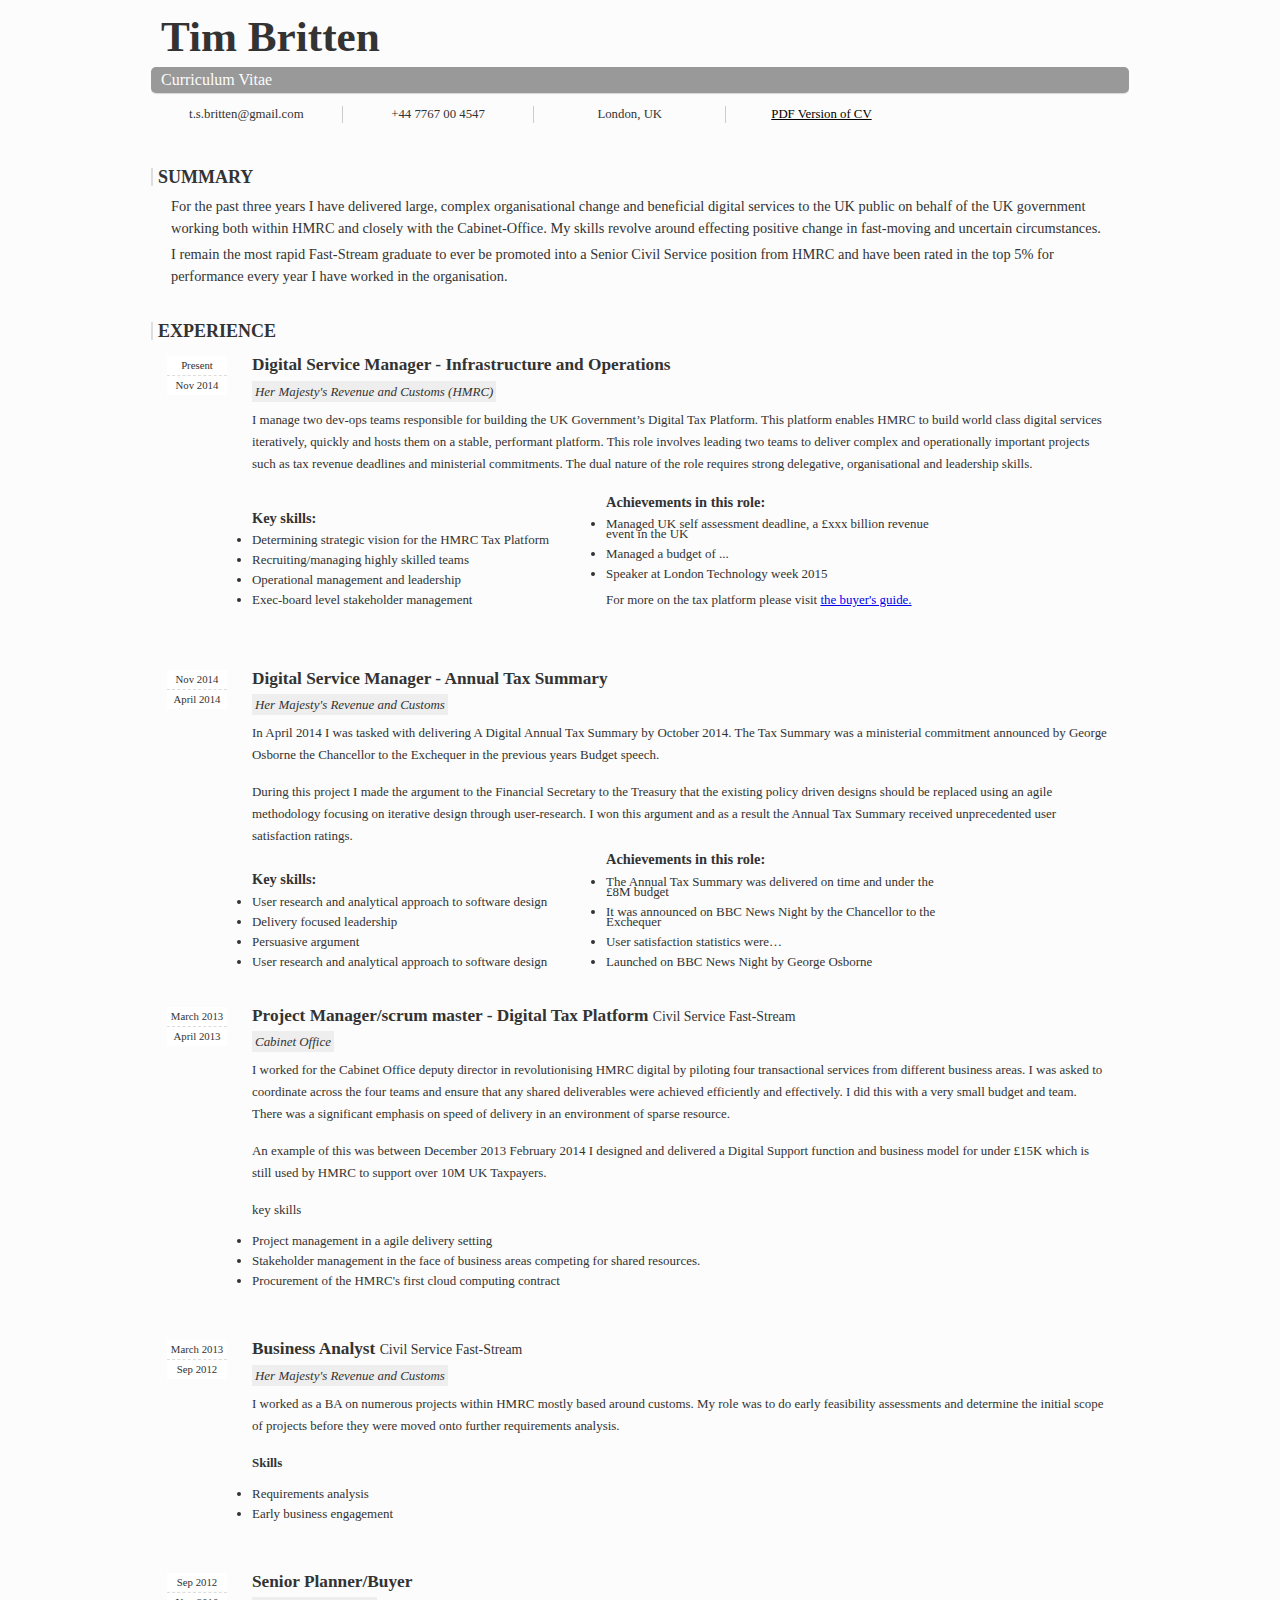
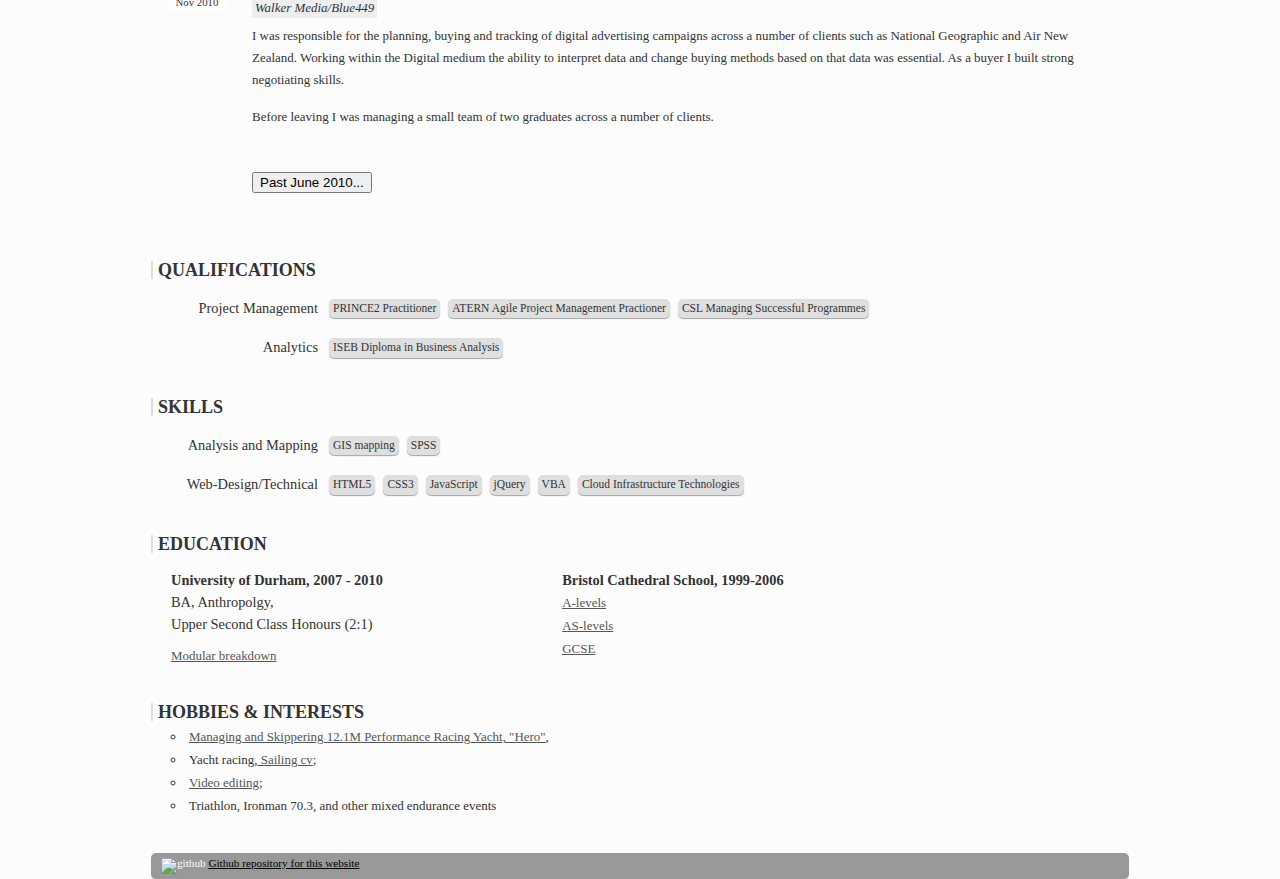
==== commit 09298de2: "fixed jscript issues, fixed lists in articles, added up to date content from cv" ====
--- a/index.html
+++ b/index.html
@@ -14,10 +14,8 @@
   <link rel="stylesheet" media="screen" href="styles.css">
   
   <!-- Modernizr on top to enable old browsers to render HTML5 markup -->
-<script src="modernizr.custom.15550.js"></script>
+    <script src="modernizr.custom.15550.js"></script>
   <!--script to enable extension button-->  
-<script src="scripts/toggleMe.js"></script>
-
 </head>
 
 <body onload="toggleMe('experianceextended')">
@@ -35,17 +33,10 @@
 
 	<section id="summary">
     	<h1>Summary</h1>
-
-
-        
-        <p>
-            For the past three years I have delivered large, complex organisational change and beneficial digital services to the UK public on behalf of the UK government working both within HMRC and closely with the Cabinet-Office. My skills revolve around effecting positive change in fast-moving and uncertain circumstances.
-        </p>
-        <p>
-            I remain the most rapid Fast-Stream graduate to ever be promoted into a Senior Civil Service position from HMRC and have been rated in the top 5% for performance every year I have worked in the organisation.
-        </p>    	
+            <p>For the past three years I have delivered large, complex organisational change and beneficial digital services to the UK public on behalf of the UK government working both within HMRC and closely with the Cabinet-Office. My skills revolve around effecting positive change in fast-moving and uncertain circumstances.</p>
+            <p>I remain the most rapid Fast-Stream graduate to ever be promoted into a Senior Civil Service position from HMRC and have been rated in the top 5% for performance every year I have worked in the organisation.</p>    	
     </section>
-    
+
 <section id="experience">
     	<h1>Experience</h1>
         <article>
@@ -57,15 +48,19 @@
             	I manage two dev-ops teams responsible for building the UK Government’s Digital Tax Platform. This platform enables HMRC to build world class digital services iteratively, quickly and hosts them on a stable, performant platform. This role involves leading two teams to deliver complex and operationally important projects such as tax revenue deadlines and ministerial commitments. The dual nature of the role requires strong delegative, organisational and leadership skills.
             </p>
             <p>
-                <b>Key skills:</b>
-                <li>Recruiting and managing highly skilled teams </li>
-                <li>Stakeholder management of senior government executives</li>
-                <li>Strategy</li>
-                <li>Analysing the performance of my teams through both quantative and qualatative analysis</li>
-                <li>Budget</li>
-                <li>Speaker at London Technology Week 2015</li>
-            </p>
-            <p>For more on the tax platform please visit <a href ="www.github.com...">the buyer's guide. </a>
+                <div class="keyskills">
+                    <h4>Key skills:</h4>
+                        <li>Determining strategic vision for the HMRC Tax Platform</li>
+                        <li>Recruiting/managing highly skilled teams</li>
+                        <li>Operational management and leadership</li>
+                        <li>Exec-board level stakeholder management</li>
+                </div>
+                <div class="keyachievements">
+                    <h4>Achievements in this role:</h4>
+                        <li>Managed UK self assessment deadline, a £xxx billion revenue event in the UK</li>
+                        <li>Managed a budget of ...</li>
+                        <li>Speaker at London Technology week 2015</li>
+            <p>For more on the tax platform please visit <a href ="www.github.com...">the buyer's guide. </a><p/>
         </article>
         <article>
         	<h1><a href="https://www.gov.uk/service-manual/the-team/service-manager.html">Digital Service Manager</a> - <a href="https://www.gov.uk/government/news/millions-start-receiving-break-down-of-how-their-tax-is-spent" title="HMRC">Annual Tax Summary</a></h1>
@@ -77,20 +72,20 @@
             </p>
             <p>
                 During this project I made the argument to the Financial Secretary to the Treasury that the existing policy driven designs should be replaced using an agile methodology focusing on iterative design through user-research. I won this argument and as a result the Annual Tax Summary received unprecedented user satisfaction ratings. 
-            </p>  
-                <p class="keyskills">Key skills:
-                    <li> 10 person team </li>
-                    <li> budget </li>
-                    <li> result </li>
-                    <li> Launched on BBC News Night by George Osborne </li>
-                </p>
-                <p class="keyachievements">Achievements in this role:
-                    <li> 10 person team </li>
-                    <li> budget </li>
-                    <li> result </li>
-                    <li> Launched on BBC News Night by George Osborne </li>
-                </p>
-            </p>
+            </p> 
+                <div class="keyskills">
+                    <h4>Key skills:</h4>
+                        <li>User research and analytical approach to software design</li>
+                        <li>Delivery focused leadership</li>
+                        <li>Persuasive argument</li>
+                        <li>User research and analytical approach to software design</li>
+                </div>
+                <div class="keyachievements">
+                    <h4>Achievements in this role:</h4>
+                        <li>The Annual Tax Summary was delivered on time and under the £8M budget</li>
+                        <li>It was announced on BBC News Night by the Chancellor to the Exchequer </li>
+                        <li>User satisfaction statistics were…</li>
+                        <li>Launched on BBC News Night by George Osborne </li>
         </article>
         <article>
         	<h1><a href="https://www.gov.uk/transformation" title="HMRC">Project Manager/scrum master - Digital Tax Platform</a> <span><a href="https://www.gov.uk/faststream">Civil Service Fast-Stream</a></span></h1>
@@ -137,28 +132,28 @@
         </article>
         
         <article>
-            <input type="button" onclick="return toggleMe('experianceextended')" value="Past June 2010..."><br>
-        </article>
-        <div id="experianceextended"</div>
-        <article>
-            <h1><a href="http://www.leftclick.co.uk/" title="Left Click">Consultant</a></h1>
-            <h2>Left Click LTD</h2>
-            <time datetime="2010-05-31" class="start">June 2010</time>
-            <time datetime="2010-11-09" class="end">Nov 2010</time>
-            <p>
-            Left Click is a small London based IT company which aimed to provide cheap and easy to use solutions to SMEs across greater London. The company emphasises using open source and innovative solutions. While at Left Click I worked on a number of projects which required a varied skill base from hardware installation to web-design. 
-            </p>
-            <p>
-            I worked on the roll-out of a Pantone colour matching software and hardware combination called ColorMunki in a Fashion Design House. This exciting experience allowed me to work directly with users in an unfamiliar industry. We initially encountered problems as although the hardware would provided accurate assessment of RGB values the desktop screen would not display a close enough representation of the chosen colour. I worked through this issue with one designer adjusting the configuration of the monitor and software until the user was satisfied with the match. Once satisfied I then rolled this same software and configuration out across all fifty machines in the design section of the company.
-            </p>
-            <p>
-            Concomitantly I  worked on a design of the Surf Tours Nicaragua company website. Due to the time zone challenges, requirements often changed sometimes after initial designs had been built. I suggested we substitute email with real-time Skype communication enabling faster and more accurate interrogation of requirements.
-            </p>
-            <p>
-            During this post I developed an understanding of web-site design including basic HTM and CSS. I learnt basic fundamental principles of email and web servers and a great about small business and communication with customers. 
-            </p>            
-        </article>
-    </div>
+            <input type="button" onclick="toggleMe('experianceextended')" value="Past June 2010..."><br>
+        </article>
+        <div id="experianceextended" class="hiddenOnLoad">
+            <article>
+                <h1><a href="http://www.leftclick.co.uk/" title="Left Click">Consultant</a></h1>
+                <h2>Left Click LTD</h2>
+                <time datetime="2010-05-31" class="start">June 2010</time>
+                <time datetime="2010-11-09" class="end">Nov 2010</time>
+                <p>
+                Left Click is a small London based IT company which aimed to provide cheap and easy to use solutions to SMEs across greater London. The company emphasises using open source and innovative solutions. While at Left Click I worked on a number of projects which required a varied skill base from hardware installation to web-design. 
+                </p>
+                <p>
+                I worked on the roll-out of a Pantone colour matching software and hardware combination called ColorMunki in a Fashion Design House. This exciting experience allowed me to work directly with users in an unfamiliar industry. We initially encountered problems as although the hardware would provided accurate assessment of RGB values the desktop screen would not display a close enough representation of the chosen colour. I worked through this issue with one designer adjusting the configuration of the monitor and software until the user was satisfied with the match. Once satisfied I then rolled this same software and configuration out across all fifty machines in the design section of the company.
+                </p>
+                <p>
+                Concomitantly I  worked on a design of the Surf Tours Nicaragua company website. Due to the time zone challenges, requirements often changed sometimes after initial designs had been built. I suggested we substitute email with real-time Skype communication enabling faster and more accurate interrogation of requirements.
+                </p>
+                <p>
+                During this post I developed an understanding of web-site design including basic HTM and CSS. I learnt basic fundamental principles of email and web servers and a great about small business and communication with customers. 
+                </p>            
+            </article>
+        </div>
 
 </section>
 
@@ -304,6 +299,7 @@
 <img src="/images/GitHub-Mark-32px.png" alt="github" style="width:10px;height:10px;">
 <a href="https://github.com/timmmmy/timbrittencv">Github repository for this website</a></li>
 </footer>
+<script src="scripts/toggleMe.js"></script>
 </body>
 
 </html>
--- a/styles.css
+++ b/styles.css
@@ -27,7 +27,7 @@
 
 
 
-#experience article {margin: 15px 0 37px 95px; padding-left: 5px; position: relative; border: 1px solid #FCFCFC}
+#experience article {margin: 15px 0 37px 95px; padding-left: 5px; position: relative; border: 1px solid #FCFCFC;}
 #experience article:last-child {margin-bottom: 0}
 #experience article:hover {border: 1px dotted #ddd; background: #fefefe}
 #experience article h1 {border: none; font-size: 1.2em; font-style: none; font-weight: bold; padding: 0; text-transform: none;}
@@ -40,7 +40,11 @@
 #experience article p {font-size: 0.9em; line-height: 22px; margin: 10px 0 0; padding-left: 0;}
 #experience article li {font-size: 0.9em; line-height: 10px; margin: 10px 0 0; padding-left: 0;} 
 
-.keyachievements, .keyskills 
+
+
+.keyachievements, .keyskills {
+    display:inline-block;
+    width: 40%;
 }
 	
 
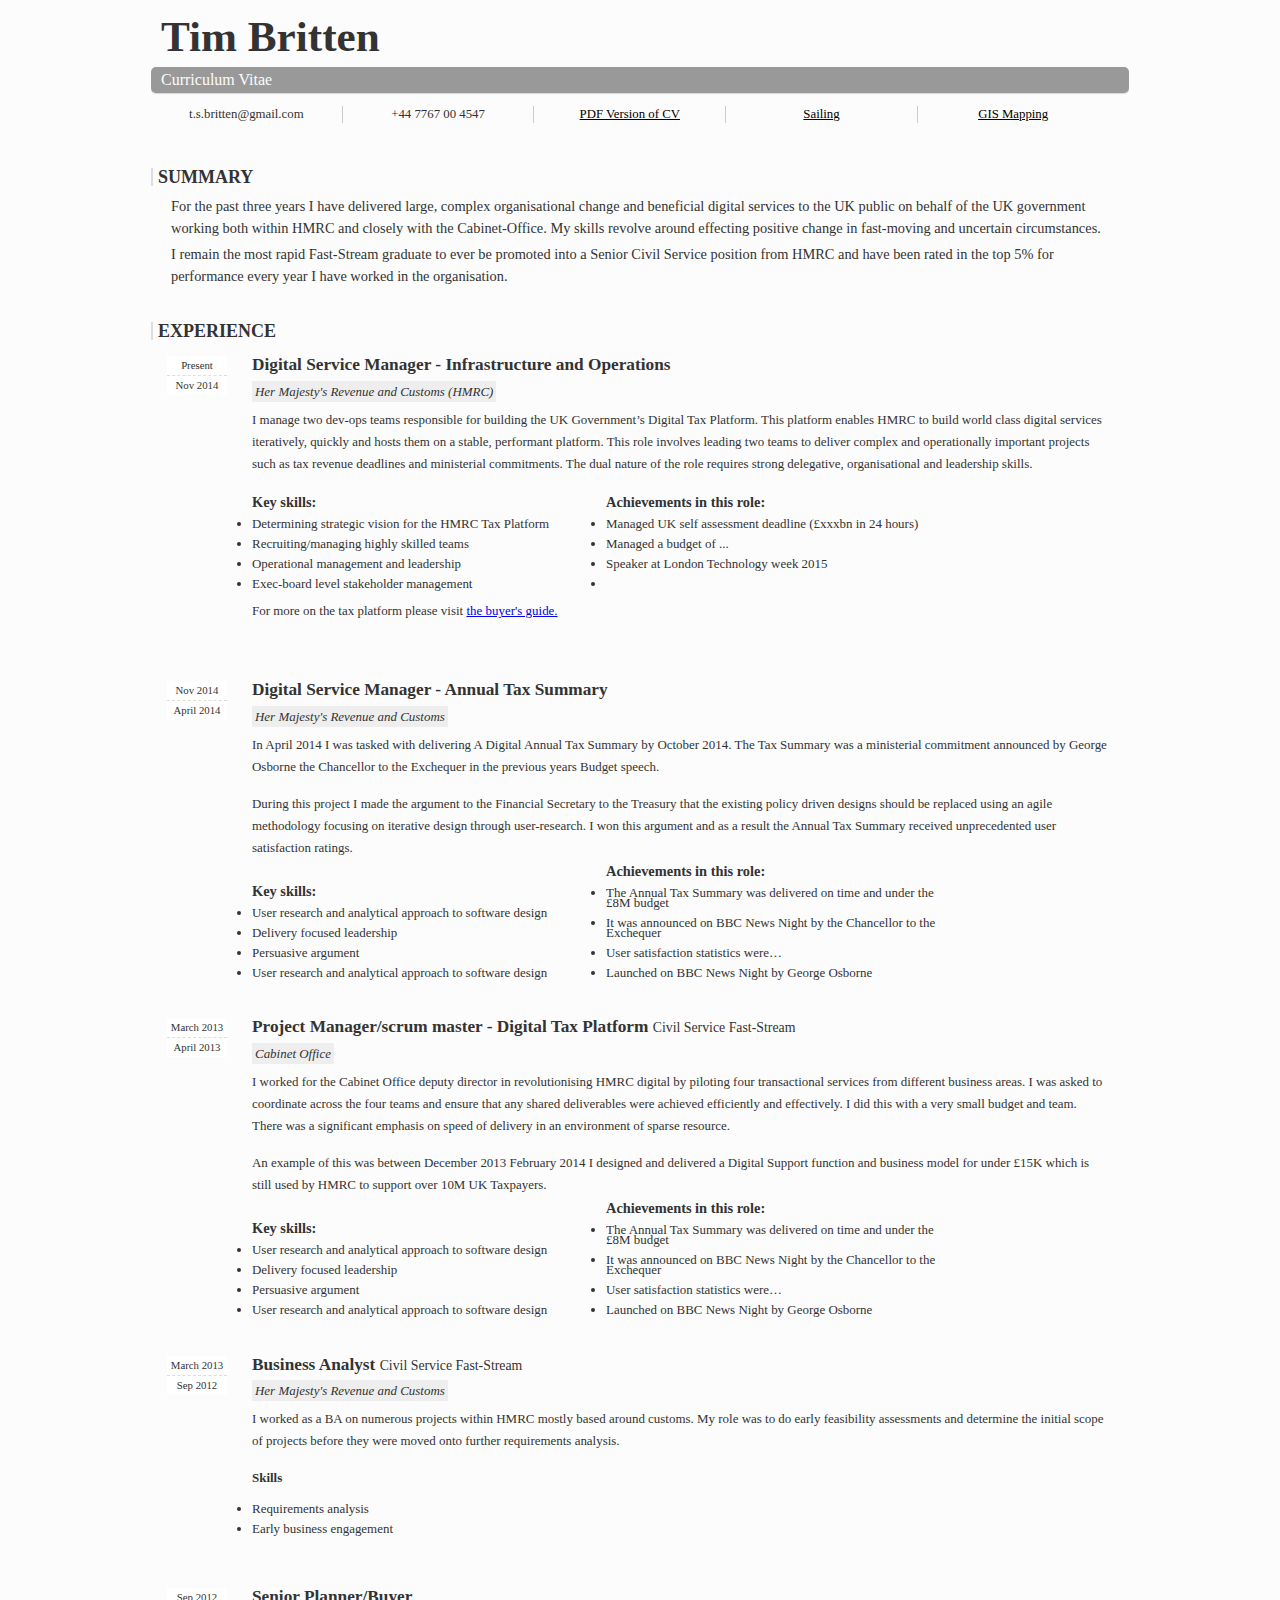
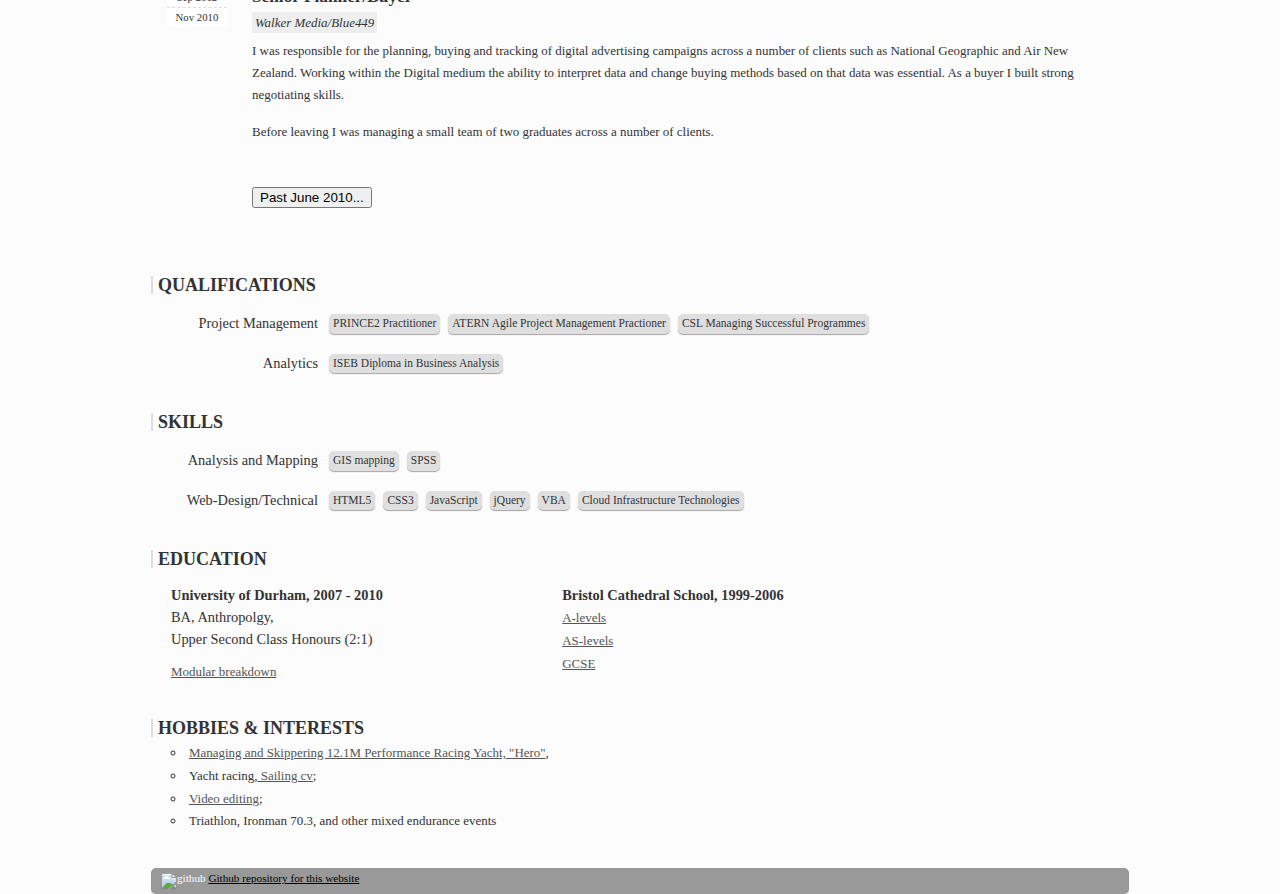
==== commit 1c3d8f28: "updated skills/achievemnts" ====
--- a/index.html
+++ b/index.html
@@ -26,8 +26,9 @@
     	<ul class="contact">
         	<li class="email">t.s.britten@gmail.com</li>
             <li class="tel">+44 7767 00 4547</li>
-            <li class="adr"><span class="locality">London</span>, <span class="country-name">UK</span></li>
             <li class="PDFcv"><a href="/documents/TimBrittenCV.pdf">PDF Version of CV</a></li>
+            <li class="sailing"><a href="/sailing.html">Sailing</a></li>
+            <li class="sailing"><a href="/gismapping.html">GIS Mapping</a></li>
 		</ul>
     </header>
 
@@ -57,10 +58,12 @@
                 </div>
                 <div class="keyachievements">
                     <h4>Achievements in this role:</h4>
-                        <li>Managed UK self assessment deadline, a £xxx billion revenue event in the UK</li>
+                        <li>Managed UK self assessment deadline (£xxxbn in 24 hours)</li>
                         <li>Managed a budget of ...</li>
                         <li>Speaker at London Technology week 2015</li>
-            <p>For more on the tax platform please visit <a href ="www.github.com...">the buyer's guide. </a><p/>
+                        <li></li>
+                </div>
+            <p>For more on the tax platform please visit <a href ="http://d72ue.github.io/buyers-guide2/">the buyer's guide.</a><p/>
         </article>
         <article>
         	<h1><a href="https://www.gov.uk/service-manual/the-team/service-manager.html">Digital Service Manager</a> - <a href="https://www.gov.uk/government/news/millions-start-receiving-break-down-of-how-their-tax-is-spent" title="HMRC">Annual Tax Summary</a></h1>
@@ -85,7 +88,8 @@
                         <li>The Annual Tax Summary was delivered on time and under the £8M budget</li>
                         <li>It was announced on BBC News Night by the Chancellor to the Exchequer </li>
                         <li>User satisfaction statistics were…</li>
-                        <li>Launched on BBC News Night by George Osborne </li>
+                        <li>Launched on BBC News Night by George Osborne</li>
+                </div>
         </article>
         <article>
         	<h1><a href="https://www.gov.uk/transformation" title="HMRC">Project Manager/scrum master - Digital Tax Platform</a> <span><a href="https://www.gov.uk/faststream">Civil Service Fast-Stream</a></span></h1>
@@ -98,12 +102,22 @@
             <p>
                 An example of this was between December 2013 February 2014 I designed and delivered a Digital Support function and business model for under £15K which is still used by HMRC to support over 10M UK Taxpayers.
             </p>
-            <p>key skills
-                <li>Project management in a agile delivery setting</li>
-                <li>Stakeholder management in the face of business areas competing for shared resources.</li>
-                <li>Procurement of the HMRC's first cloud computing contract</li>
-            </p>
-        </article>
+                <div class="keyskills">
+                    <h4>Key skills:</h4>
+                        <li>User research and analytical approach to software design</li>
+                        <li>Delivery focused leadership</li>
+                        <li>Persuasive argument</li>
+                        <li>User research and analytical approach to software design</li>
+                </div>
+                <div class="keyachievements">
+                    <h4>Achievements in this role:</h4>
+                        <li>The Annual Tax Summary was delivered on time and under the £8M budget</li>
+                        <li>It was announced on BBC News Night by the Chancellor to the Exchequer </li>
+                        <li>User satisfaction statistics were…</li>
+                        <li>Launched on BBC News Night by George Osborne</li>
+                </div>
+        </article>
+
         <article>
             <h1>Business Analyst</a> <span><a href="https://www.gov.uk/faststream">Civil Service Fast-Stream</a></span></h1>
             <h2>Her Majesty's Revenue and Customs</h2>
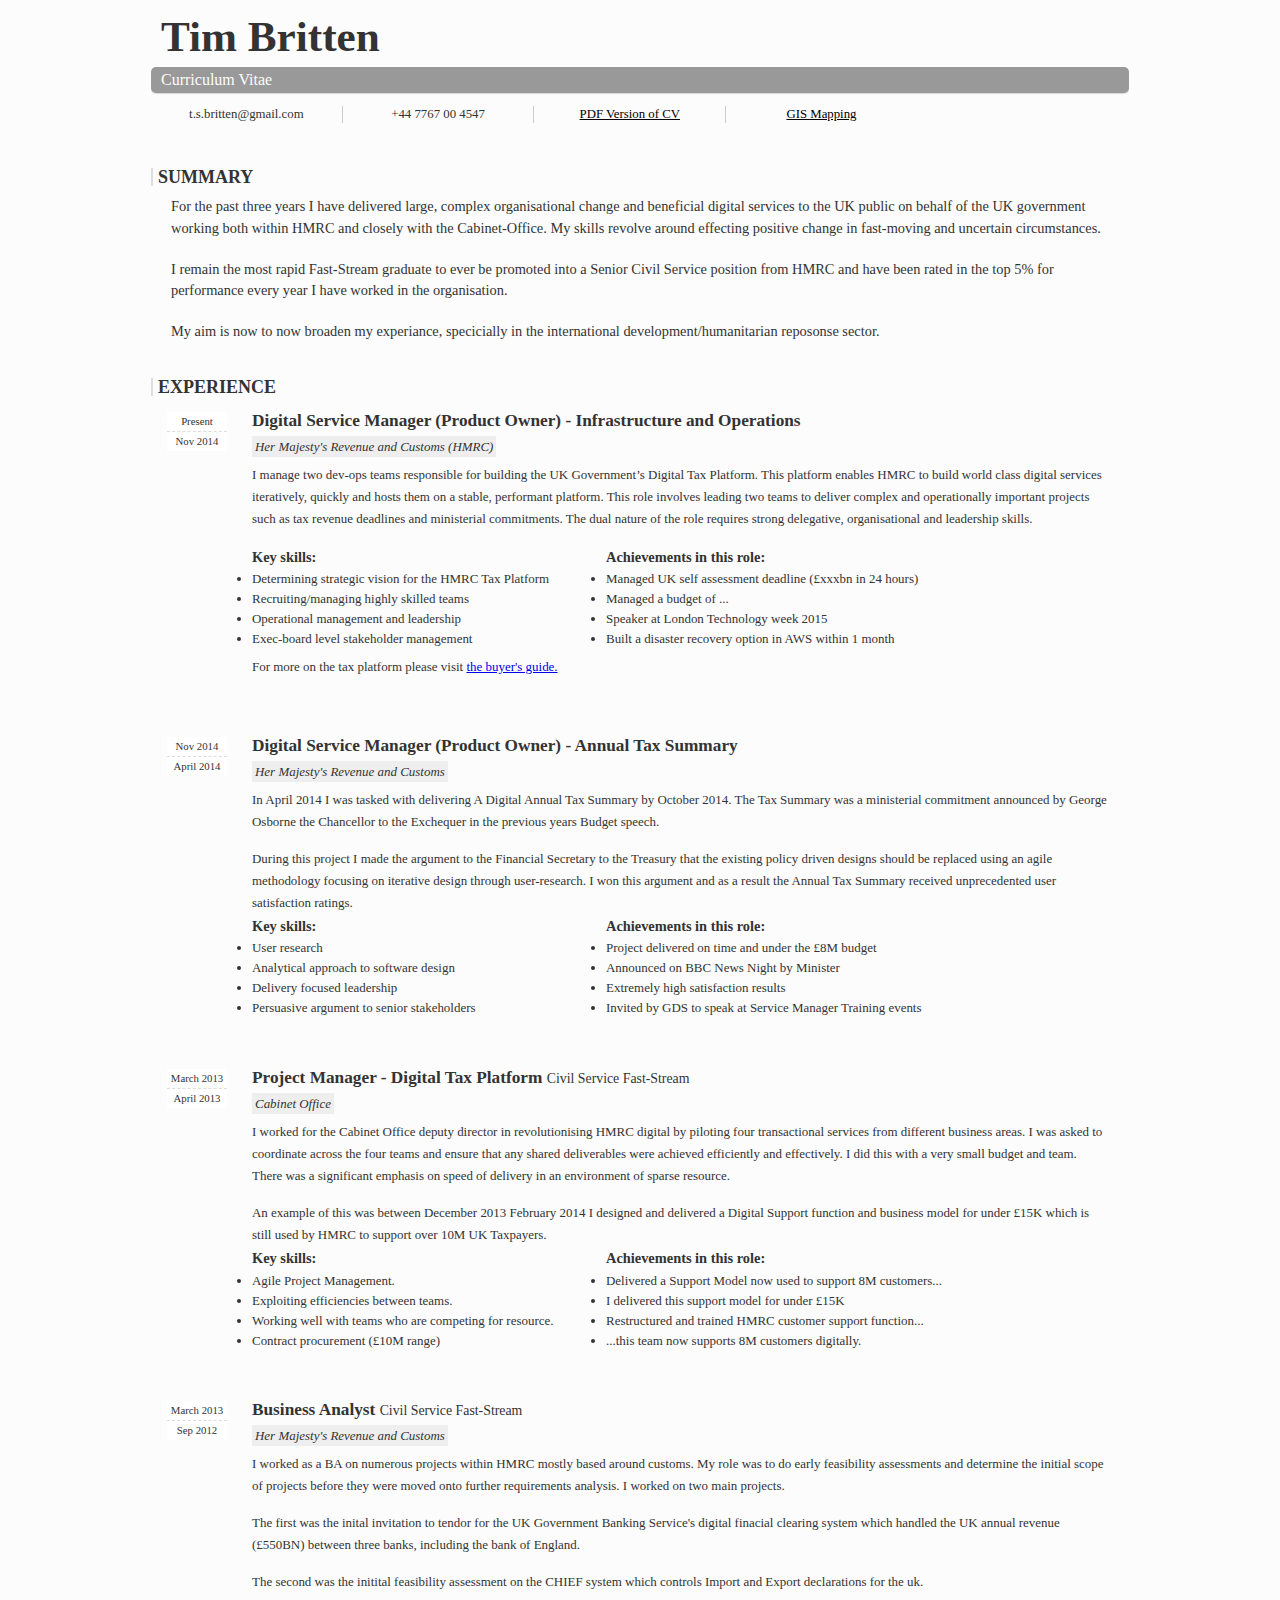
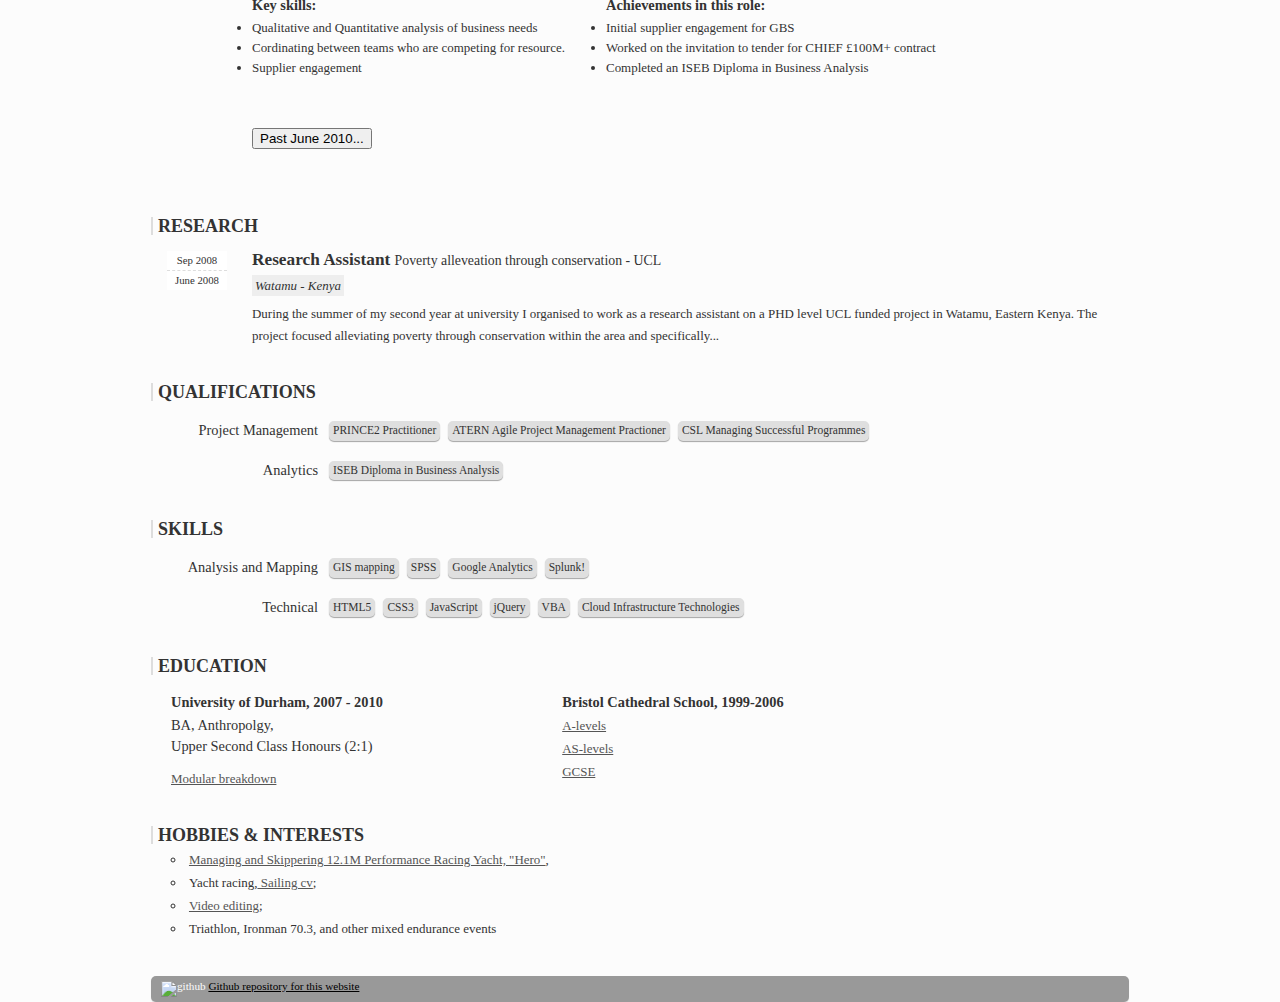
==== commit 62dc6e88: "updated research aspect" ====
--- a/index.html
+++ b/index.html
@@ -27,21 +27,23 @@
         	<li class="email">t.s.britten@gmail.com</li>
             <li class="tel">+44 7767 00 4547</li>
             <li class="PDFcv"><a href="/documents/TimBrittenCV.pdf">PDF Version of CV</a></li>
-            <li class="sailing"><a href="/sailing.html">Sailing</a></li>
-            <li class="sailing"><a href="/gismapping.html">GIS Mapping</a></li>
+            <li class="GIS Mapping"><a href="/gismapping.html">GIS Mapping</a></li>
 		</ul>
     </header>
 
 	<section id="summary">
     	<h1>Summary</h1>
             <p>For the past three years I have delivered large, complex organisational change and beneficial digital services to the UK public on behalf of the UK government working both within HMRC and closely with the Cabinet-Office. My skills revolve around effecting positive change in fast-moving and uncertain circumstances.</p>
-            <p>I remain the most rapid Fast-Stream graduate to ever be promoted into a Senior Civil Service position from HMRC and have been rated in the top 5% for performance every year I have worked in the organisation.</p>    	
+            <br>
+            <p>I remain the most rapid Fast-Stream graduate to ever be promoted into a Senior Civil Service position from HMRC and have been rated in the top 5% for performance every year I have worked in the organisation.</p>
+            <br>
+            <p>My aim is now to now broaden my experiance, specicially in the international development/humanitarian reposonse sector.</p> 	
     </section>
 
 <section id="experience">
     	<h1>Experience</h1>
         <article>
-        	<h1><a href="https://hmrcdigital.blog.gov.uk/" title="HMRC">Digital Service Manager - Infrastructure and Operations</a> </h1>
+        	<h1><a href="https://hmrcdigital.blog.gov.uk/" title="HMRC">Digital Service Manager (Product Owner) - Infrastructure and Operations</a> </h1>
             <h2>Her Majesty's Revenue and Customs (HMRC)</h2>
             <time datetime="2014-11-01" class="start">Nov 2014</time>
             <span class="end">Present</span>
@@ -61,12 +63,12 @@
                         <li>Managed UK self assessment deadline (£xxxbn in 24 hours)</li>
                         <li>Managed a budget of ...</li>
                         <li>Speaker at London Technology week 2015</li>
-                        <li></li>
+                        <li>Built a disaster recovery option in AWS within 1 month</li>
                 </div>
             <p>For more on the tax platform please visit <a href ="http://d72ue.github.io/buyers-guide2/">the buyer's guide.</a><p/>
         </article>
         <article>
-        	<h1><a href="https://www.gov.uk/service-manual/the-team/service-manager.html">Digital Service Manager</a> - <a href="https://www.gov.uk/government/news/millions-start-receiving-break-down-of-how-their-tax-is-spent" title="HMRC">Annual Tax Summary</a></h1>
+        	<h1><a href="https://www.gov.uk/service-manual/the-team/service-manager.html">Digital Service Manager (Product Owner)</a> - <a href="https://www.gov.uk/government/news/millions-start-receiving-break-down-of-how-their-tax-is-spent" title="HMRC">Annual Tax Summary</a></h1>
             <h2>Her Majesty's Revenue and Customs</h2>
             <time datetime="2014-04-01" class="start">April 2014</time>
             <time datetime="2011-10-31" class="end">Nov 2014</time>
@@ -78,21 +80,22 @@
             </p> 
                 <div class="keyskills">
                     <h4>Key skills:</h4>
-                        <li>User research and analytical approach to software design</li>
+                        <li>User research</li>
+                        <li>Analytical approach to software design</li>
                         <li>Delivery focused leadership</li>
-                        <li>Persuasive argument</li>
-                        <li>User research and analytical approach to software design</li>
+                        <li>Persuasive argument to senior stakeholders</li>
                 </div>
                 <div class="keyachievements">
                     <h4>Achievements in this role:</h4>
-                        <li>The Annual Tax Summary was delivered on time and under the £8M budget</li>
-                        <li>It was announced on BBC News Night by the Chancellor to the Exchequer </li>
-                        <li>User satisfaction statistics were…</li>
-                        <li>Launched on BBC News Night by George Osborne</li>
-                </div>
-        </article>
-        <article>
-        	<h1><a href="https://www.gov.uk/transformation" title="HMRC">Project Manager/scrum master - Digital Tax Platform</a> <span><a href="https://www.gov.uk/faststream">Civil Service Fast-Stream</a></span></h1>
+                        <li>Project delivered on time and under the £8M budget</li>
+                        <li>Announced on BBC News Night by Minister</li>
+                        <li>Extremely high satisfaction results</li>
+                        <li>Invited by GDS to speak at Service Manager Training events</li>
+                </div>
+                <p></p>
+        </article>
+        <article>
+        	<h1><a href="https://www.gov.uk/transformation" title="HMRC">Project Manager - Digital Tax Platform</a> <span><a href="https://www.gov.uk/faststream">Civil Service Fast-Stream</a></span></h1>
             <h2>Cabinet Office</h2>
             <time datetime="2013-04-01" class="start">April 2013</time>
             <time datetime="2010-03-31" class="end">March 2013</time>
@@ -102,20 +105,22 @@
             <p>
                 An example of this was between December 2013 February 2014 I designed and delivered a Digital Support function and business model for under £15K which is still used by HMRC to support over 10M UK Taxpayers.
             </p>
-                <div class="keyskills">
-                    <h4>Key skills:</h4>
-                        <li>User research and analytical approach to software design</li>
-                        <li>Delivery focused leadership</li>
-                        <li>Persuasive argument</li>
-                        <li>User research and analytical approach to software design</li>
-                </div>
-                <div class="keyachievements">
-                    <h4>Achievements in this role:</h4>
-                        <li>The Annual Tax Summary was delivered on time and under the £8M budget</li>
-                        <li>It was announced on BBC News Night by the Chancellor to the Exchequer </li>
-                        <li>User satisfaction statistics were…</li>
-                        <li>Launched on BBC News Night by George Osborne</li>
-                </div>
+
+                <div class="keyskills">
+                    <h4>Key skills:</h4>
+                        <li>Agile Project Management.</li>
+                        <li>Exploiting efficiencies between teams.</li>
+                        <li>Working well with teams who are competing for resource.</li>
+                        <li>Contract procurement (£10M range)</li>
+                </div>
+                <div class="keyachievements">
+                    <h4>Achievements in this role:</h4> 
+                        <li>Delivered a Support Model now used to support 8M customers...</li>
+                        <li>I delivered this support model for under £15K</li>
+                        <li>Restructured and trained HMRC customer support function... </li>
+                        <li>...this team now supports 8M customers digitally.</li>
+                </div>
+                <p></p>
         </article>
 
         <article>
@@ -123,53 +128,83 @@
             <h2>Her Majesty's Revenue and Customs</h2>
             <time datetime="2012-07-01" class="start">Sep 2012</time>
             <time datetime="2013-03-31" class="end">March 2013</time>
-            <p>
-                I worked as a BA on numerous projects within HMRC mostly based around customs. My role was to do early feasibility assessments and determine the initial scope of projects before they were moved onto further requirements analysis.
-            </p>
-                <p><b>Skills</b></p>
-                <li>Requirements analysis</li>
-                <li>Early business engagement</li>
-                
-            </p>            
-        </article>
-        <article>
-        	<h1><a href="http://www.blue449.com/" title="Walker Media">Senior Planner/Buyer</a></h1>
+            <p>I worked as a BA on numerous projects within HMRC mostly based around customs. My role was to do early feasibility assessments and determine the initial scope of projects before they were moved onto further requirements analysis. I worked on two main projects.</p>
+            <p>The first was the inital invitation to tendor for the UK Government Banking Service's digital finacial clearing system which handled the UK annual revenue (£550BN) between three banks, including the bank of England.</p> 
+            <p>The second was the initital feasibility assessment on the CHIEF system which controls Import and Export declarations for the uk.</p>
+                <div class="keyskills">
+                    <h4>Key skills:</h4>
+                        <li>Qualitative and Quantitative analysis of business needs</li>
+                        <li>Cordinating between teams who are competing for resource.</li>
+                        <li>Supplier engagement</li>
+                </div>
+                <div class="keyachievements">
+                    <h4>Achievements in this role:</h4> 
+                        <li>Initial supplier engagement for GBS </li>
+                        <li>Worked on the invitation to tender for CHIEF £100M+ contract</li>
+                        <li>Completed an ISEB Diploma in Business Analysis</li>
+                </div>
+            <p></p>
+        </article>
+
+        <article>
+            <input type="button" onclick="toggleMe('experianceextended')" value="Past June 2010..."><br>
+        </article>
+                <div id="experianceextended" class="hiddenOnLoad">
+        <article>
+        	<h1><a href="http://www.blue449.com/" title="Walker Media">Senior Planner/Buyer </a><span>started as graduate</span></h1>
             <h2>Walker Media/Blue449</h2>
             <time datetime="2010-11-01" class="start">Nov 2010</time>
             <time datetime="2012-05-01" class="end">Sep 2012</time>
-            <p>
-            I was responsible for the planning, buying and tracking of digital advertising campaigns across a number of clients such as National Geographic and Air New Zealand. Working within the Digital medium the ability to interpret data and change buying methods based on that data was essential. As a buyer I built strong negotiating skills. 
-            </p>
-            <p>
-            Before leaving I was managing a small team of two graduates across a number of clients. 
-            </p> 
+            <p>I started at the Media/Advertising agency, Walker-media (now Blue449), as a graduate and left as a senior planner/buyer managing a small team of graduates.</p> 
+            <p>My role was to plan then buy digital and broadcast advertising campaigns for a number of international clients. The planning aspect of the role required strong analytical skills to analyse customer behaviour and target demographics through behaviour/geographic location and other indicators. The buying aspect required good negotiation and communication skills to acquisition the best prices for clients as well as the ability to handle large client budgets.</p>
+            <p>During my time here I worked on several large projects the most memorable included the 2012 Olympics Delivery Authority's twitter campaign where we used geographic targeting to warn spectators of public transport congestion issues in real-time. This has since used as a case study by Twitter.</p>
+            <p>Other clients included Barclays Bank PLC, Air New Zealand, National Geographic</p>
+                <div class="keyskills">
+                    <h4>Key skills:</h4>
+                        <li>Data analytics</li>
+                        <li>Budget management</li>
+                        <li>Price and contract negotiation</li>
+                </div>
+                <div class="keyachievements">
+                    <h4>Achievements in this role:</h4> 
+                        <li>Senior planner/buyer on Olympics 2012 twitter campaign</li>
+                        <li>Wrote real-time reporting dashboard using VBA</li>
+                        <li>Handled campagin bugets up to £2M</li>
+                </div>
+                <p></p>
         </article>
         
-        <article>
-            <input type="button" onclick="toggleMe('experianceextended')" value="Past June 2010..."><br>
-        </article>
-        <div id="experianceextended" class="hiddenOnLoad">
             <article>
                 <h1><a href="http://www.leftclick.co.uk/" title="Left Click">Consultant</a></h1>
                 <h2>Left Click LTD</h2>
                 <time datetime="2010-05-31" class="start">June 2010</time>
                 <time datetime="2010-11-09" class="end">Nov 2010</time>
-                <p>
-                Left Click is a small London based IT company which aimed to provide cheap and easy to use solutions to SMEs across greater London. The company emphasises using open source and innovative solutions. While at Left Click I worked on a number of projects which required a varied skill base from hardware installation to web-design. 
-                </p>
-                <p>
-                I worked on the roll-out of a Pantone colour matching software and hardware combination called ColorMunki in a Fashion Design House. This exciting experience allowed me to work directly with users in an unfamiliar industry. We initially encountered problems as although the hardware would provided accurate assessment of RGB values the desktop screen would not display a close enough representation of the chosen colour. I worked through this issue with one designer adjusting the configuration of the monitor and software until the user was satisfied with the match. Once satisfied I then rolled this same software and configuration out across all fifty machines in the design section of the company.
-                </p>
-                <p>
-                Concomitantly I  worked on a design of the Surf Tours Nicaragua company website. Due to the time zone challenges, requirements often changed sometimes after initial designs had been built. I suggested we substitute email with real-time Skype communication enabling faster and more accurate interrogation of requirements.
-                </p>
-                <p>
-                During this post I developed an understanding of web-site design including basic HTM and CSS. I learnt basic fundamental principles of email and web servers and a great about small business and communication with customers. 
-                </p>            
+                <p>I worked for a small London based IT company providing cheap and easy to use solutions to SMEs across greater London. The company emphasises using open source and innovative solutions. While at Left Click I worked on a number of projects which required a varied skill base from hardware installation to web-design.</p>            
+                <div class="keyskills">
+                    <h4>Key skills:</h4>
+                        <li>Problem solving client issues</li>
+                        <li>Basic web-design</li>
+                </div>
+                <div class="keyachievements">
+                    <h4>Achievements in this role:</h4> 
+                        <li>Implemented colour matching software into fashion client</li>
+                        <li>Implemented finger-print recognition hardware</li>
+                </div>
+                <p></p>
             </article>
-        </div>
-
 </section>
+
+ <section id="research">
+        <h1>RESEARCH</h1>
+        <ul>
+        <article>
+            <h1>Research Assistant</a> <span><a href="https://www.gov.uk/faststream">Poverty alleveation through conservation - UCL</a></span></h1>
+            <h2>Watamu - Kenya</h2>
+            <time datetime="2012-07-01" class="start">June 2008</time>
+            <time datetime="2013-03-31" class="end">Sep 2008</time>
+            <p>During the summer of my second year at university I organised to work as a research assistant on a PHD level UCL funded project in Watamu, Eastern Kenya. The project focused alleviating poverty through conservation within the area and specifically...</p>
+        </article> 
+    </section>
 
 <section id="Qualifications">
         <h1>Qualifications</h1>
@@ -187,20 +222,19 @@
 <section id="skills">
         <h1>Skills</h1>
         <dl>
-
             <dt>Analysis and Mapping</dt>
             <dd title="GIS Mapping">GIS mapping</dd>
             <dd title="Data interrogation">SPSS</dd>
-
-            <dt>Web-Design/Technical</dt>
-            <dd title="Hyper Text Markup Language">HTML5</dd>
+            <dd title="User side analytics">Google Analytics</dd>
+            <dd title="Analytics platform">Splunk!</dd>
+            <dt>Technical</dt>
+            <dd title="Enough to make this website... but not too much more!">HTML5</dd>
             <dd title="Cascading Style Sheets">CSS3</dd>
             <dd title="Front-end programming language">JavaScript</dd>
             <dd title="Javascript Library">jQuery</dd>
-            <dd title="Visual basic for applications">VBA</dd>
-            <dd title="Good understanding of cloud computing principles and technologies, specifically in secure UK based suppliers">Cloud Infrastructure Technologies</dd>
+            <dd title="Worked with this in 2011-12, so quite rusty">VBA</dd>
+            <dd title="Good understanding of cloud computing principles and technologies, VMware, Openstack, AWS">Cloud Infrastructure Technologies</dd>
         </dl>
-        
 </section>
 
 <section id="education">
@@ -287,7 +321,6 @@
 </div>
     </section>
 
-
     <section id="hobbies">
     	<h1>Hobbies &amp; Interests</h1>
         <ul>
@@ -308,12 +341,13 @@
   <!-- Script for enabling media queries on IE5+ -->
   <script src="css3-mediaqueries.js"></script>
   <!-- link to jscript file-->
+  <script src="scripts/toggleMe.js"></script>
   <script src="scripts/main.js"></script>
   <footer>
 <img src="/images/GitHub-Mark-32px.png" alt="github" style="width:10px;height:10px;">
 <a href="https://github.com/timmmmy/timbrittencv">Github repository for this website</a></li>
 </footer>
-<script src="scripts/toggleMe.js"></script>
+
 </body>
 
 </html>
--- a/styles.css
+++ b/styles.css
@@ -27,7 +27,7 @@
 
 
 
-#experience article {margin: 15px 0 37px 95px; padding-left: 5px; position: relative; border: 1px solid #FCFCFC;}
+#experience article {margin: 15px 0 37px 95px; padding-left: 5px; position: relative; border: 1px solid #FCFCFC; }
 #experience article:last-child {margin-bottom: 0}
 #experience article:hover {border: 1px dotted #ddd; background: #fefefe}
 #experience article h1 {border: none; font-size: 1.2em; font-style: none; font-weight: bold; padding: 0; text-transform: none;}
@@ -39,16 +39,8 @@
 #experience article .end {top: 0; border: none}
 #experience article p {font-size: 0.9em; line-height: 22px; margin: 10px 0 0; padding-left: 0;}
 #experience article li {font-size: 0.9em; line-height: 10px; margin: 10px 0 0; padding-left: 0;} 
-
-
-
-.keyachievements, .keyskills {
-    display:inline-block;
-    width: 40%;
-}
+.keyachievements, .keyskills {display:inline-block; width: 40%;}
 	
-
-
 
 #skills dl {margin-left: 15px;}
 #skills dl dt {clear: left; display: inline; float: left; margin: 10px 5px 10px 0; padding: 2px; text-align: right; width: 150px;}
@@ -67,12 +59,20 @@
 #education ul li:hover {list-style-type: none;}
 #education ul li a {color: #555}
 #education ul li a:hover {background-color: #555; color: #eee; text-decoration: none}
+.educationleft, .educationright {float: left; width: 40%;}
 
-.educationleft, .educationright {
-    float: left;
-    width: 40%;
-}
-
+#research article {margin: 15px 0 37px 95px; padding-left: 5px; position: relative; border: 1px solid #FCFCFC; }
+#research article:last-child {margin-bottom: 0}
+#research article:hover {border: 1px dotted #ddd; background: #fefefe}
+#research article h1 {border: none; font-size: 1.2em; font-style: none; font-weight: bold; padding: 0; text-transform: none;}
+#research article h1 a {color: #333; text-decoration: none}
+#research article h1 a:hover {background-color: #333; color: #eee} 
+#research article h1 span {color: #777; font-size: 0.8em; font-weight: normal;}
+#research article h2 {background: #eee; display: inline; font-size: 0.9em; font-weight: normal; padding: 3px; font-style: italic;}
+#research article .start, #research article .end {background: #fff; border-top: 1px dashed #ddd; font-size: 0.75em; left: -80px; padding: 4px 0; position: absolute; text-align: center; top: 19px; width: 60px;}
+#research article .end {top: 0; border: none}
+#research article p {font-size: 0.9em; line-height: 22px; margin: 10px 0 0; padding-left: 0;}
+#research article li {font-size: 0.9em; line-height: 10px; margin: 10px 0 0; padding-left: 0;}
 
 
 #hobbies ul {font-size: 0.9em; margin-left: 20px;}
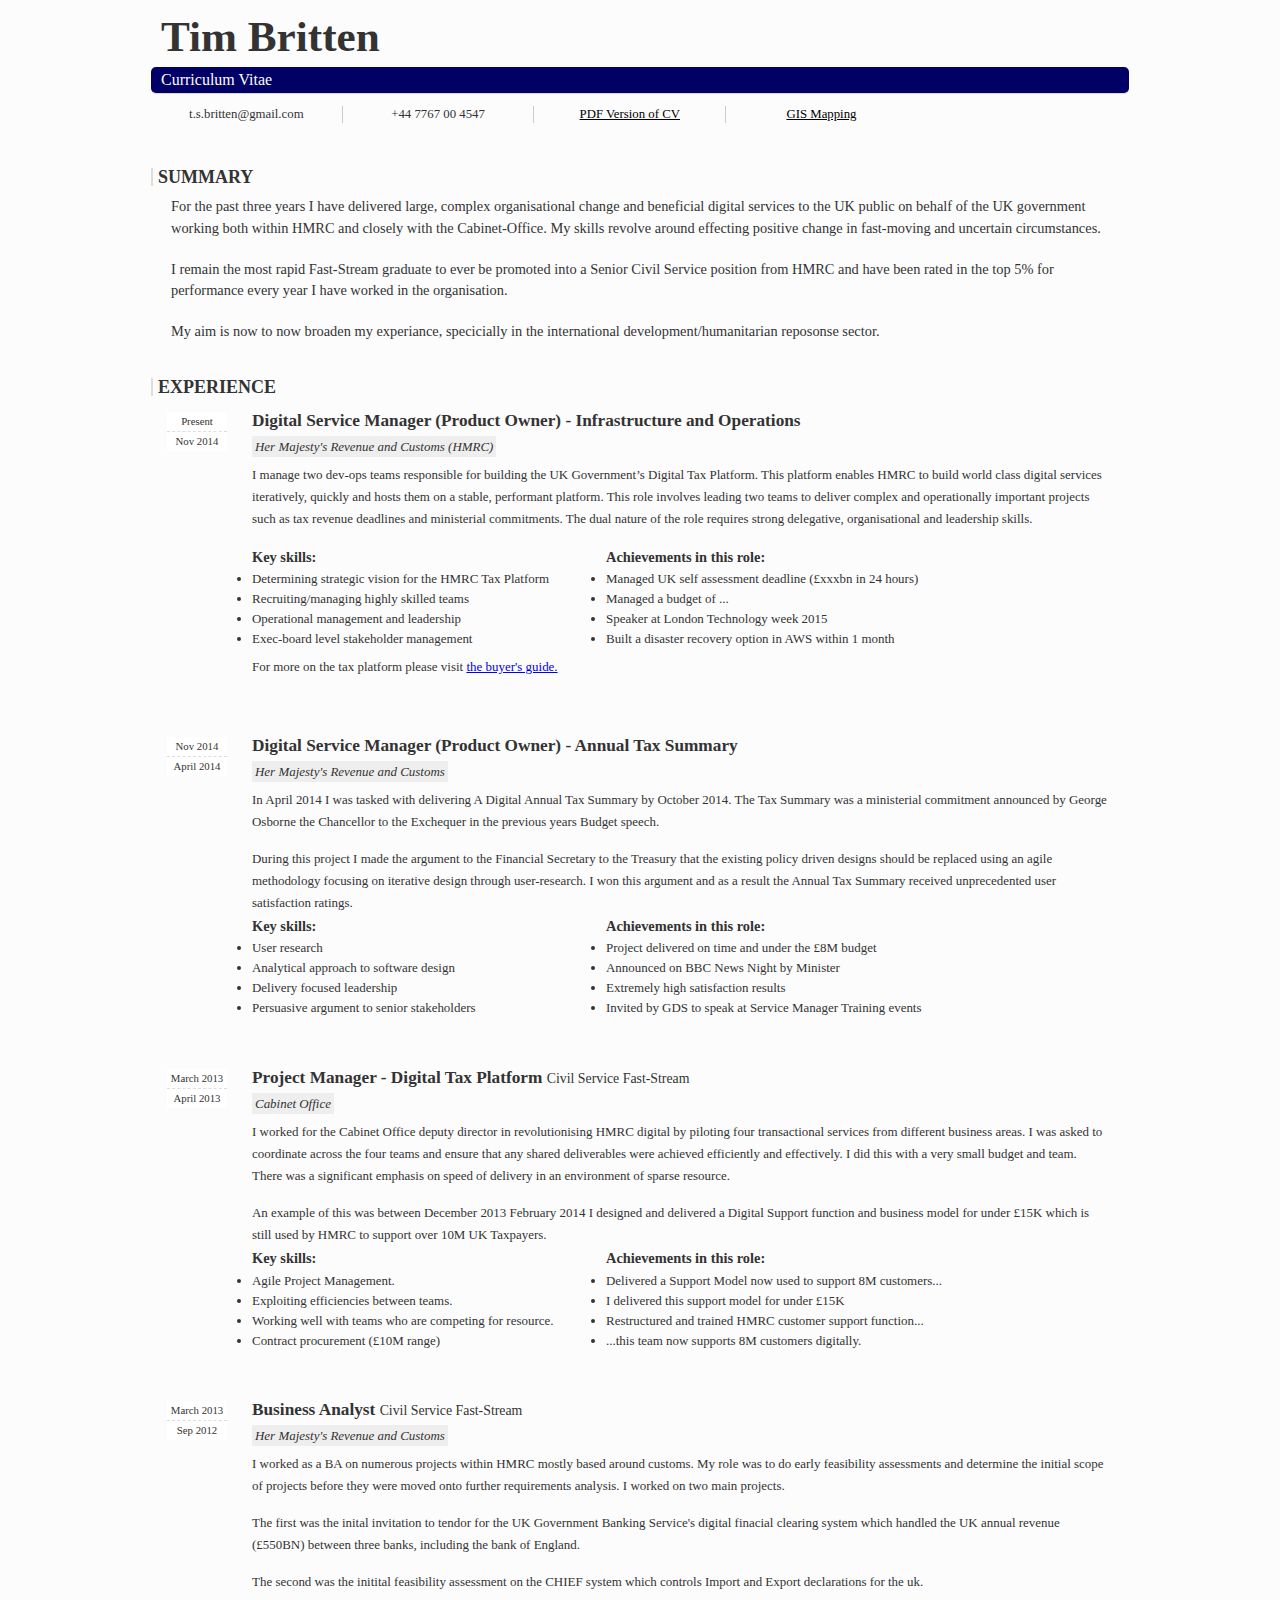
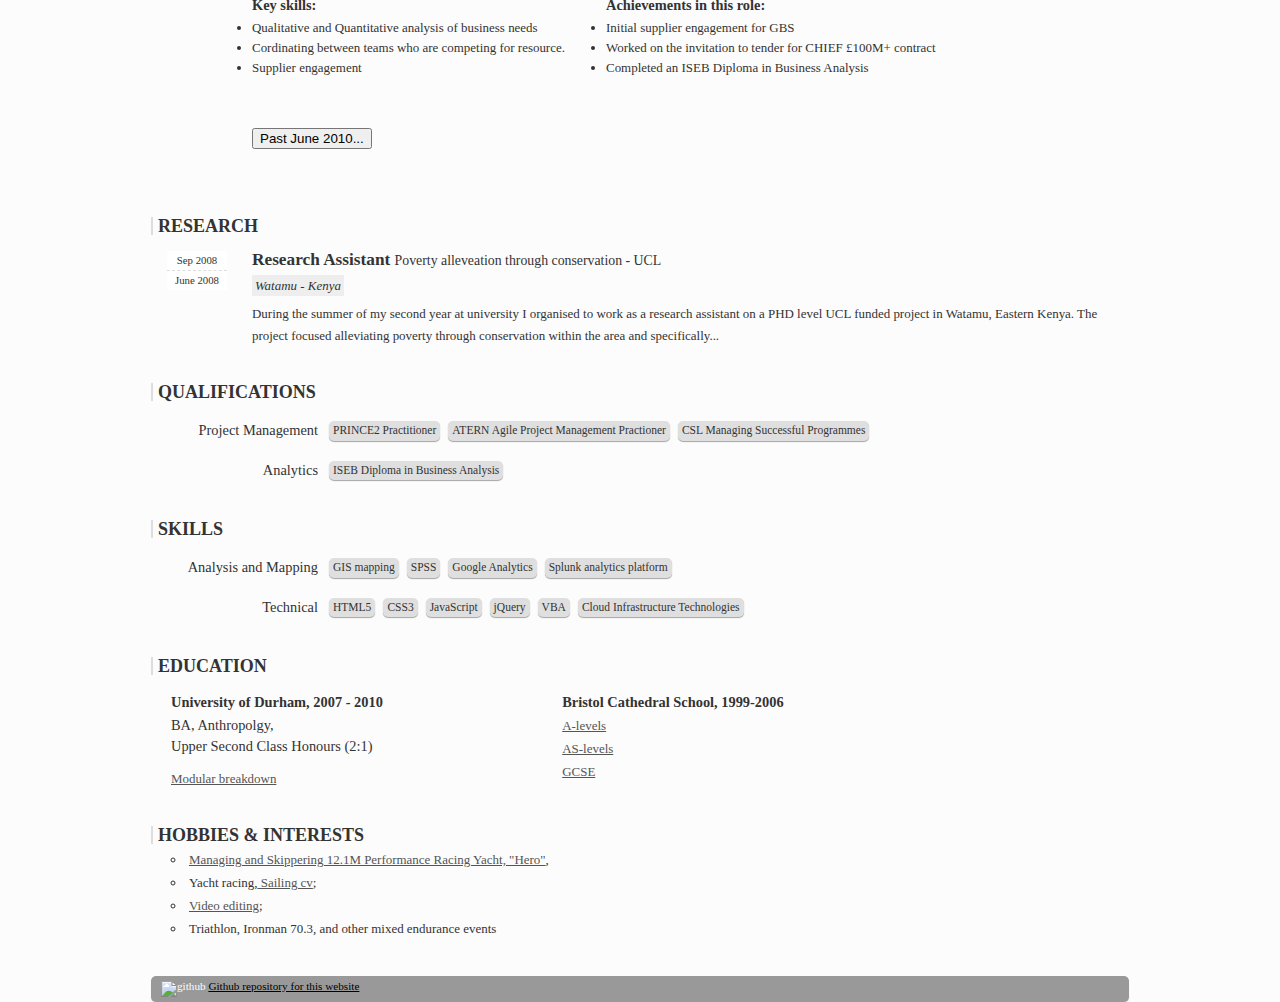
==== commit 7b6112ac: "change of color in header" ====
--- a/index.html
+++ b/index.html
@@ -226,7 +226,7 @@
             <dd title="GIS Mapping">GIS mapping</dd>
             <dd title="Data interrogation">SPSS</dd>
             <dd title="User side analytics">Google Analytics</dd>
-            <dd title="Analytics platform">Splunk!</dd>
+            <dd title="Query writing in Splunk analytics platform">Splunk analytics platform</dd>
             <dt>Technical</dt>
             <dd title="Enough to make this website... but not too much more!">HTML5</dd>
             <dd title="Cascading Style Sheets">CSS3</dd>
--- a/styles.css
+++ b/styles.css
@@ -11,7 +11,7 @@
 /*   HEADER   */
 header.vcard {margin-bottom: 10px; overflow: hidden;}
 .fn {font-size: 2.7em; font-weight: bold; padding: 5px 0 5px 10px;}
-.role {background: #999; color: #FCFCFC; font-weight: normal; margin: 4px 0 13px; padding: 5px 5px 5px 10px; -webkit-border-radius: 5px; border-radius: 5px; -webkit-box-shadow:  0px 1px 1px 0px rgba(0, 0, 0, 0.35);  box-shadow: 0 1px 1px 0 rgba(0, 0, 0, 0.15);}
+.role {background: #000066; color: #FCFCFC; font-weight: normal; margin: 4px 0 13px; padding: 5px 5px 5px 10px; -webkit-border-radius: 5px; border-radius: 5px; -webkit-box-shadow:  0px 1px 1px 0px rgba(0, 0, 0, 0.35);  box-shadow: 0 1px 1px 0 rgba(0, 0, 0, 0.15);}
 .contact {list-style: none; margin-bottom: 15px; overflow: hidden;}
 .contact li {border-right: 1px solid #ccc; display: inline; float: left; font-size: 0.8em; padding: 2px 0; text-align: center; width: 19.5%; overflow: hidden}
 .contact li:last-child {border: none}
@@ -125,7 +125,7 @@
 	list-style-type: none;
 }
 
-footer {margin-bottom: 10px; overflow: hidden; font-size: 0.7em; font-weight: bold; padding: 5px 0 5px 10px; background: #999; color: #FCFCFC; font-weight: normal; margin: 4px 0 13px; padding: 5px 5px 5px 10px; -webkit-border-radius: 5px; border-radius: 5px; -webkit-box-shadow:  0px 1px 1px 0px rgba(0, 0, 0, 0.35);  box-shadow: 0 1px 1px 0 rgba(0, 0, 0, 0.15); list-style: none; margin-bottom: 15px; overflow: hidden;}
+footer {background: #000066 margin-bottom: 10px; overflow: hidden; font-size: 0.7em; font-weight: bold; padding: 5px 0 5px 10px; background: #999; color: #FCFCFC; font-weight: normal; margin: 4px 0 13px; padding: 5px 5px 5px 10px; -webkit-border-radius: 5px; border-radius: 5px; -webkit-box-shadow:  0px 1px 1px 0px rgba(0, 0, 0, 0.35);  box-shadow: 0 1px 1px 0 rgba(0, 0, 0, 0.15); list-style: none; margin-bottom: 15px; overflow: hidden;}
 footer a {color: #000;}
 footer a:hover {background-color: #eee; text-decoration: none}
 
